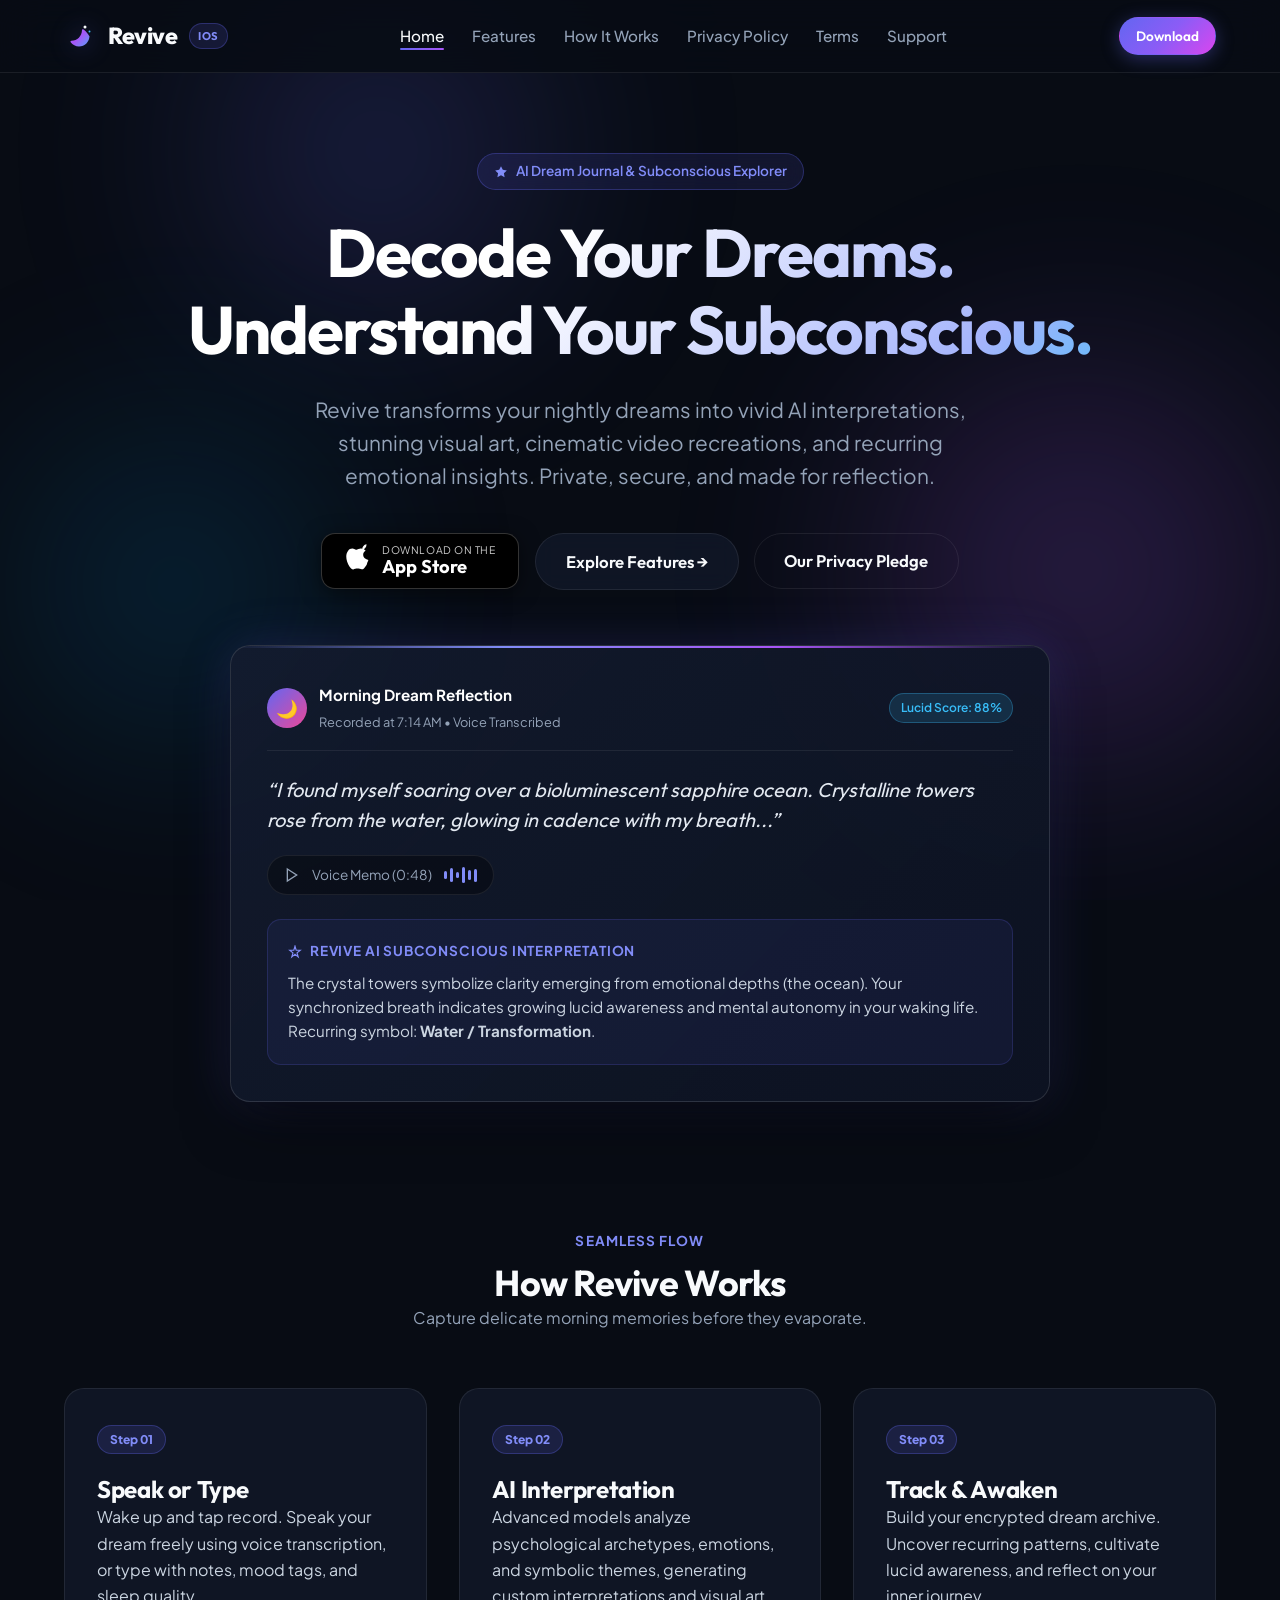
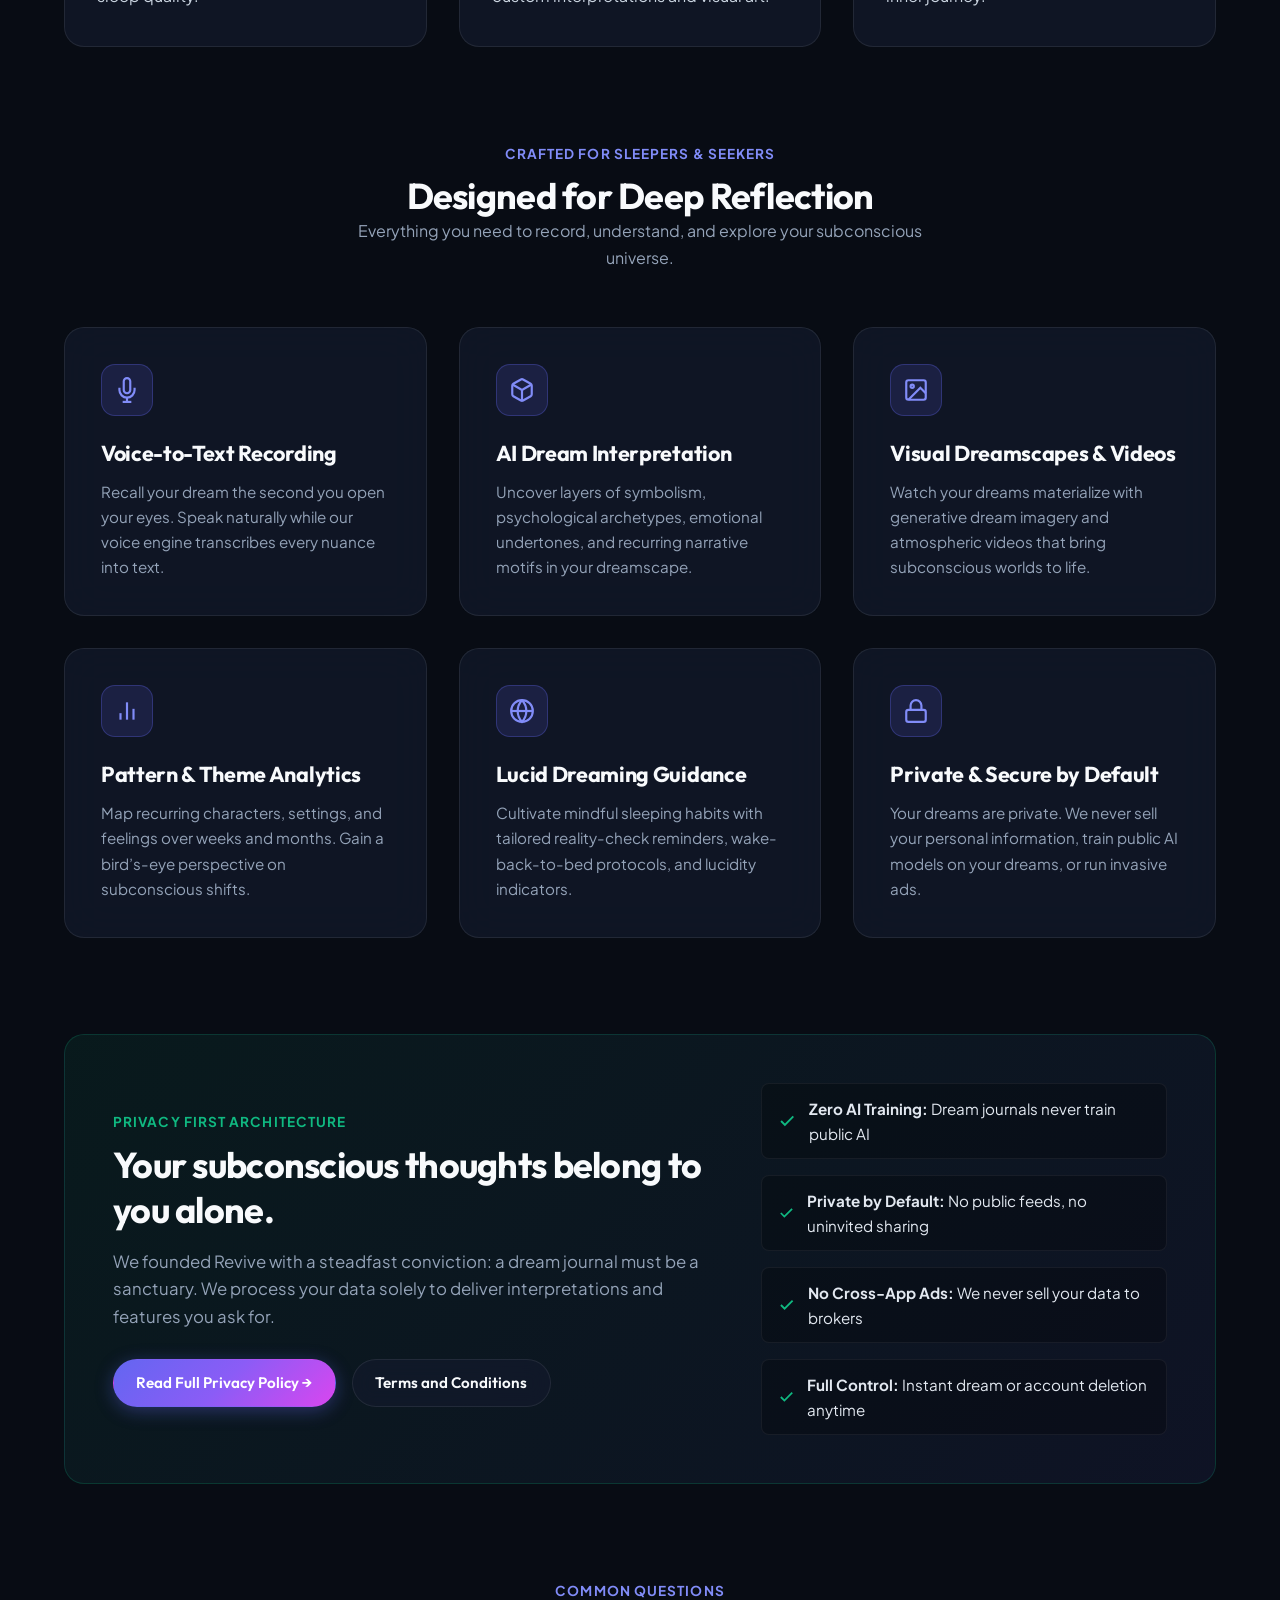
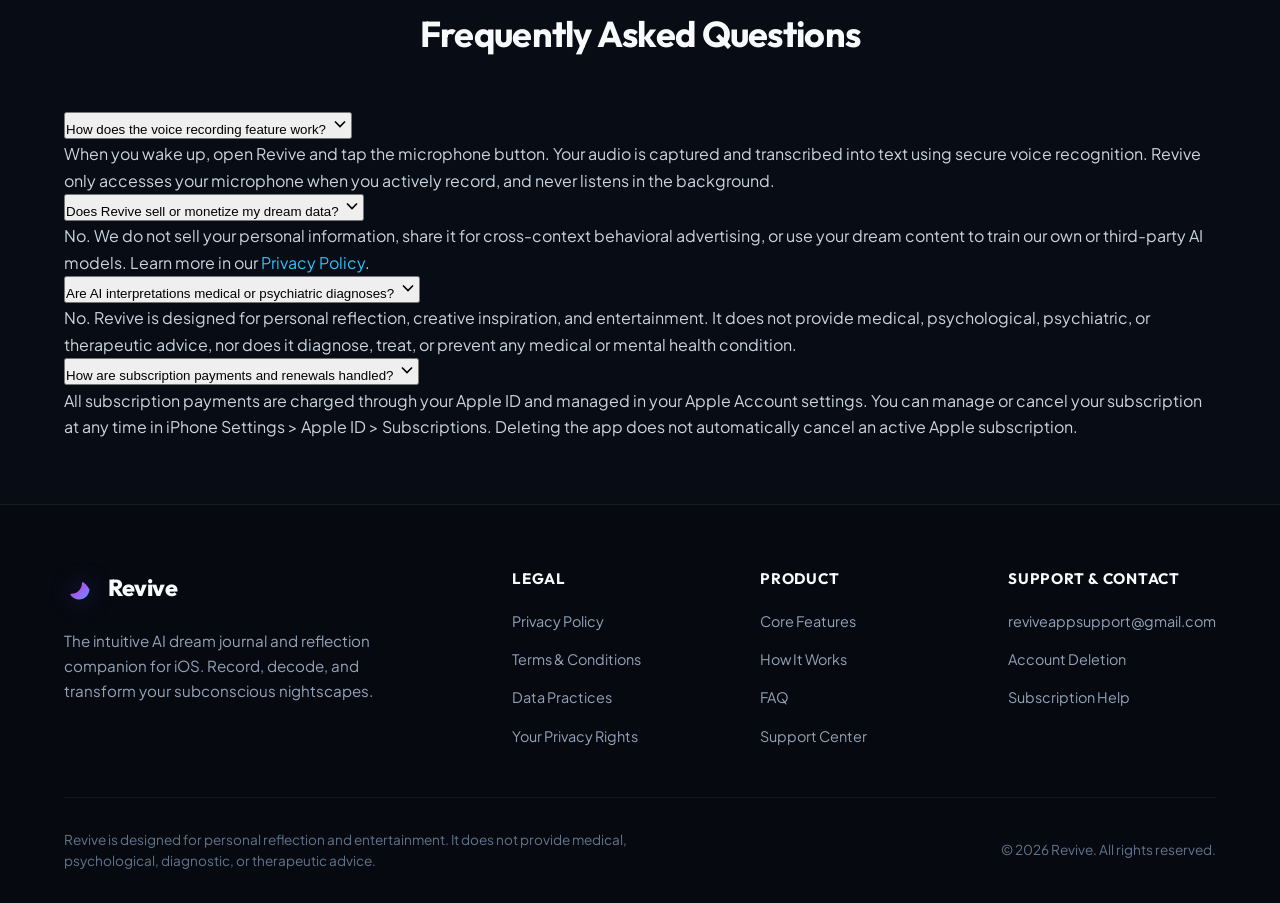
==== index.html @ 2bad9c80 "Add legal pages, landing page, and support center" ====
<!DOCTYPE html>
<html lang="en">
<head>
  <meta charset="UTF-8">
  <meta name="viewport" content="width=device-width, initial-scale=1.0">
  <title>Revive — AI Dream Journal &amp; Subconscious Insights for iOS</title>
  <meta name="description" content="Capture, transcribe, and decode your dreams with Revive. Powered by next-gen AI interpretations, visual dreamscapes, pattern tracking, and lucid dreaming tools.">
  <link rel="preconnect" href="https://fonts.googleapis.com">
  <link rel="preconnect" href="https://fonts.gstatic.com" crossorigin>
  <link href="https://fonts.googleapis.com/css2?family=Outfit:wght@400;500;600;700;800&family=Plus+Jakarta+Sans:wght@400;500;600;700&display=swap" rel="stylesheet">
  <link rel="stylesheet" href="./assets/css/style.css">
  <link rel="icon" href="data:image/svg+xml,<svg xmlns=%22http://www.w3.org/2000/svg%22 viewBox=%220 0 100 100%22><text y=%22.9em%22 font-size=%2290%22>🌙</text></svg>">
  <style>
    /* Homepage Specific Styles */
    .hero-section {
      padding: 5rem 0 4rem;
      text-align: center;
      position: relative;
    }
    .hero-badge {
      display: inline-flex;
      align-items: center;
      gap: 0.5rem;
      background: rgba(99, 102, 241, 0.12);
      border: 1px solid rgba(99, 102, 241, 0.3);
      color: var(--primary-light);
      padding: 0.4rem 1rem;
      border-radius: var(--radius-full);
      font-size: 0.85rem;
      font-weight: 600;
      margin-bottom: 1.5rem;
      backdrop-filter: blur(10px);
    }
    .hero-title {
      font-size: clamp(2.5rem, 5.5vw, 4.2rem);
      letter-spacing: -0.03em;
      line-height: 1.15;
      margin-bottom: 1.5rem;
      background: linear-gradient(135deg, #ffffff 40%, #a5b4fc 80%, #38bdf8 100%);
      -webkit-background-clip: text;
      -webkit-text-fill-color: transparent;
    }
    .hero-desc {
      font-size: clamp(1.05rem, 2vw, 1.3rem);
      color: var(--text-muted);
      max-width: 680px;
      margin: 0 auto 2.5rem;
      line-height: 1.6;
    }
    .hero-cta-group {
      display: flex;
      align-items: center;
      justify-content: center;
      gap: 1rem;
      flex-wrap: wrap;
      margin-bottom: 3.5rem;
    }
    .app-store-badge {
      display: inline-flex;
      align-items: center;
      gap: 0.75rem;
      background: #000000;
      color: #ffffff;
      padding: 0.65rem 1.4rem;
      border-radius: var(--radius-md);
      border: 1px solid rgba(255, 255, 255, 0.2);
      text-decoration: none;
      transition: all var(--transition-fast);
      box-shadow: 0 4px 20px rgba(0, 0, 0, 0.5);
    }
    .app-store-badge:hover {
      border-color: rgba(255, 255, 255, 0.5);
      transform: translateY(-2px);
      box-shadow: 0 6px 24px rgba(99, 102, 241, 0.4);
      color: #ffffff;
    }
    .badge-icon svg {
      width: 26px;
      height: 26px;
      fill: #ffffff;
    }
    .badge-text {
      display: flex;
      flex-direction: column;
      text-align: left;
      line-height: 1.15;
    }
    .badge-sub {
      font-size: 0.65rem;
      text-transform: uppercase;
      letter-spacing: 0.05em;
      opacity: 0.8;
    }
    .badge-main {
      font-family: var(--font-heading);
      font-size: 1.15rem;
      font-weight: 700;
    }

    /* Dynamic Mockup Card */
    .mockup-container {
      max-width: 820px;
      margin: 0 auto;
      perspective: 1000px;
    }
    .mockup-card {
      background: linear-gradient(135deg, rgba(20, 28, 48, 0.85) 0%, rgba(13, 19, 34, 0.95) 100%);
      border: 1px solid rgba(255, 255, 255, 0.12);
      border-radius: var(--radius-lg);
      padding: 2.25rem;
      box-shadow: 0 25px 60px -15px rgba(0, 0, 0, 0.7), 0 0 50px rgba(99, 102, 241, 0.2);
      text-align: left;
      position: relative;
      overflow: hidden;
    }
    .mockup-card::before {
      content: '';
      position: absolute;
      top: 0;
      left: 0;
      right: 0;
      height: 2px;
      background: linear-gradient(90deg, transparent, #818cf8, #a855f7, transparent);
    }
    .mockup-header {
      display: flex;
      align-items: center;
      justify-content: space-between;
      margin-bottom: 1.5rem;
      padding-bottom: 1rem;
      border-bottom: 1px solid rgba(255, 255, 255, 0.07);
    }
    .mockup-user-info {
      display: flex;
      align-items: center;
      gap: 0.75rem;
    }
    .mockup-avatar {
      width: 40px;
      height: 40px;
      border-radius: 50%;
      background: linear-gradient(135deg, #6366f1, #ec4899);
      display: flex;
      align-items: center;
      justify-content: center;
      font-size: 1.1rem;
    }
    .mockup-tag {
      font-size: 0.75rem;
      background: rgba(56, 189, 248, 0.15);
      color: var(--accent-cyan);
      padding: 0.25rem 0.65rem;
      border-radius: var(--radius-full);
      border: 1px solid rgba(56, 189, 248, 0.3);
      font-weight: 600;
    }
    .mockup-dream-quote {
      font-family: var(--font-heading);
      font-size: 1.25rem;
      font-style: italic;
      color: #e2e8f0;
      margin-bottom: 1.25rem;
      line-height: 1.5;
    }
    .mockup-audio-pill {
      display: inline-flex;
      align-items: center;
      gap: 0.75rem;
      background: rgba(0, 0, 0, 0.35);
      border: 1px solid rgba(255, 255, 255, 0.08);
      padding: 0.5rem 1rem;
      border-radius: var(--radius-full);
      margin-bottom: 1.5rem;
      font-size: 0.85rem;
      color: var(--text-muted);
    }
    .waveform-bars {
      display: flex;
      align-items: center;
      gap: 3px;
      height: 16px;
    }
    .bar {
      width: 3px;
      background: var(--primary-light);
      border-radius: 2px;
      animation: pulseWave 1.4s ease-in-out infinite alternate;
    }
    .bar:nth-child(1) { height: 8px; animation-delay: 0.1s; }
    .bar:nth-child(2) { height: 14px; animation-delay: 0.3s; }
    .bar:nth-child(3) { height: 6px; animation-delay: 0.2s; }
    .bar:nth-child(4) { height: 16px; animation-delay: 0.4s; }
    .bar:nth-child(5) { height: 10px; animation-delay: 0.15s; }
    .bar:nth-child(6) { height: 13px; animation-delay: 0.25s; }

    @keyframes pulseWave {
      0% { transform: scaleY(0.5); opacity: 0.6; }
      100% { transform: scaleY(1.2); opacity: 1; }
    }

    .mockup-ai-box {
      background: rgba(99, 102, 241, 0.08);
      border: 1px solid rgba(99, 102, 241, 0.2);
      border-radius: var(--radius-md);
      padding: 1.25rem;
    }
    .mockup-ai-title {
      font-size: 0.85rem;
      text-transform: uppercase;
      letter-spacing: 0.06em;
      color: var(--primary-light);
      font-weight: 700;
      margin-bottom: 0.5rem;
      display: flex;
      align-items: center;
      gap: 0.5rem;
    }
    .mockup-ai-text {
      font-size: 0.95rem;
      color: var(--text-secondary);
      line-height: 1.6;
      margin: 0;
    }

    /* Features Grid */
    .section-title-wrap {
      text-align: center;
      margin-bottom: 3.5rem;
    }
    .section-eyebrow {
      font-size: 0.85rem;
      text-transform: uppercase;
      letter-spacing: 0.08em;
      color: var(--primary-light);
      font-weight: 700;
      margin-bottom: 0.5rem;
    }
    .features-grid {
      display: grid;
      grid-template-columns: repeat(auto-fit, minmax(320px, 1fr));
      gap: 2rem;
      margin-bottom: 6rem;
    }
    .feature-card {
      background: var(--surface-glass);
      backdrop-filter: blur(20px);
      -webkit-backdrop-filter: blur(20px);
      border: 1px solid var(--surface-glass-border);
      border-radius: var(--radius-lg);
      padding: 2.25rem;
      transition: all var(--transition-smooth);
      position: relative;
    }
    .feature-card:hover {
      border-color: rgba(99, 102, 241, 0.35);
      transform: translateY(-4px);
      box-shadow: 0 15px 35px rgba(0, 0, 0, 0.4), 0 0 30px rgba(99, 102, 241, 0.15);
    }
    .feature-icon-wrap {
      width: 52px;
      height: 52px;
      border-radius: var(--radius-md);
      display: flex;
      align-items: center;
      justify-content: center;
      margin-bottom: 1.5rem;
      background: rgba(99, 102, 241, 0.15);
      border: 1px solid rgba(99, 102, 241, 0.3);
      color: var(--primary-light);
    }
    .feature-card h3 {
      font-size: 1.35rem;
      margin-bottom: 0.75rem;
    }
    .feature-card p {
      color: var(--text-muted);
      font-size: 0.95rem;
      line-height: 1.65;
    }

    /* Privacy Banner Highlight */
    .privacy-highlight-section {
      background: linear-gradient(135deg, rgba(16, 185, 129, 0.08) 0%, rgba(99, 102, 241, 0.08) 100%);
      border: 1px solid rgba(16, 185, 129, 0.2);
      border-radius: var(--radius-lg);
      padding: 3rem;
      margin-bottom: 6rem;
      display: grid;
      grid-template-columns: 1.5fr 1fr;
      gap: 2.5rem;
      align-items: center;
    }
    .privacy-badges-grid {
      display: flex;
      flex-direction: column;
      gap: 1rem;
    }
    .privacy-badge-item {
      display: flex;
      align-items: center;
      gap: 0.75rem;
      font-size: 0.95rem;
      color: #e2e8f0;
      background: rgba(0, 0, 0, 0.25);
      padding: 0.75rem 1rem;
      border-radius: var(--radius-sm);
      border: 1px solid rgba(255, 255, 255, 0.06);
    }

    /* How It Works Steps */
    .steps-grid {
      display: grid;
      grid-template-columns: repeat(3, 1fr);
      gap: 2rem;
      margin-bottom: 6rem;
    }
    .step-card {
      background: var(--surface-glass);
      border: 1px solid var(--surface-glass-border);
      border-radius: var(--radius-lg);
      padding: 2.25rem 2rem;
      position: relative;
    }
    .step-pill {
      font-size: 0.75rem;
      font-weight: 800;
      color: var(--primary-light);
      background: rgba(99, 102, 241, 0.15);
      border: 1px solid rgba(99, 102, 241, 0.3);
      padding: 0.25rem 0.75rem;
      border-radius: var(--radius-full);
      display: inline-block;
      margin-bottom: 1.25rem;
    }

    @media (max-width: 900px) {
      .privacy-highlight-section {
        grid-template-columns: 1fr;
      }
      .steps-grid {
        grid-template-columns: 1fr;
      }
    }
  </style>
</head>
<body>

  <!-- Ambient Glow Effects -->
  <div class="bg-ambient" aria-hidden="true">
    <div class="ambient-orb orb-1"></div>
    <div class="ambient-orb orb-2"></div>
    <div class="ambient-orb orb-3"></div>
  </div>

  <!-- Header -->
  <header class="site-header" id="top">
    <div class="container">
      <nav class="nav-wrapper" aria-label="Main Navigation">
        <a href="./" class="brand-logo" id="logoLink">
          <svg viewBox="0 0 32 32" fill="none" xmlns="http://www.w3.org/2000/svg">
            <defs>
              <linearGradient id="logoGrad" x1="2" y1="2" x2="30" y2="30" gradientUnits="userSpaceOnUse">
                <stop stop-color="#818cf8"/>
                <stop offset="0.5" stop-color="#a855f7"/>
                <stop offset="1" stop-color="#38bdf8"/>
              </linearGradient>
            </defs>
            <path d="M25.5 16C25.5 21.799 20.799 26.5 15 26.5C11.59 26.5 8.57 24.87 6.68 22.33C6.18 21.67 6.64 20.73 7.46 20.73C13.26 20.73 17.96 16.03 17.96 10.23C17.96 9.41 18.9 8.95 19.56 9.45C23.13 12.11 25.5 16.32 25.5 16Z" fill="url(#logoGrad)"/>
            <circle cx="21" cy="7" r="1.5" fill="#f8fafc"/>
            <circle cx="25.5" cy="11.5" r="1" fill="#38bdf8"/>
          </svg>
          <span>Revive</span>
          <span class="brand-badge">iOS</span>
        </a>

        <ul class="nav-links" id="primaryNav">
          <li><a href="./" class="nav-link active" aria-current="page">Home</a></li>
          <li><a href="#features" class="nav-link">Features</a></li>
          <li><a href="#how-it-works" class="nav-link">How It Works</a></li>
          <li><a href="./privacy-policy/" class="nav-link">Privacy Policy</a></li>
          <li><a href="./terms-and-conditions/" class="nav-link">Terms</a></li>
          <li><a href="./support/" class="nav-link">Support</a></li>
        </ul>

        <div class="nav-actions">
          <a href="#download" class="btn btn-sm btn-primary" id="headerCtaBtn">Download</a>
          <button class="mobile-menu-btn" aria-label="Toggle navigation menu" id="mobileMenuToggle">
            <svg width="24" height="24" viewBox="0 0 24 24" fill="none" stroke="currentColor" stroke-width="2">
              <line x1="3" y1="12" x2="21" y2="12"></line>
              <line x1="3" y1="6" x2="21" y2="6"></line>
              <line x1="3" y1="18" x2="21" y2="18"></line>
            </svg>
          </button>
        </div>
      </nav>
    </div>
  </header>

  <!-- Hero Section -->
  <section class="hero-section">
    <div class="container">
      <div class="hero-badge">
        <svg width="14" height="14" viewBox="0 0 24 24" fill="currentColor">
          <path d="M12 2l3.09 6.26L22 9.27l-5 4.87 1.18 6.88L12 17.77l-6.18 3.25L7 14.14 2 9.27l6.91-1.01L12 2z"/>
        </svg>
        AI Dream Journal &amp; Subconscious Explorer
      </div>

      <h1 class="hero-title">Decode Your Dreams.<br>Understand Your Subconscious.</h1>
      
      <p class="hero-desc">
        Revive transforms your nightly dreams into vivid AI interpretations, stunning visual art, cinematic video recreations, and recurring emotional insights. Private, secure, and made for reflection.
      </p>

      <div class="hero-cta-group" id="download">
        <a href="https://apps.apple.com" target="_blank" rel="noopener noreferrer" class="app-store-badge" id="heroAppStoreBtn">
          <span class="badge-icon">
            <svg viewBox="0 0 170 170">
              <path d="M150.37 130.25c-2.45 5.66-5.35 10.87-8.71 15.66-4.58 6.53-8.33 11.05-11.22 13.56-4.48 4.12-9.28 6.23-14.42 6.35-3.69 0-8.14-1.05-13.32-3.18-5.19-2.12-9.97-3.17-14.34-3.17-4.58 0-9.49 1.05-14.75 3.17-5.26 2.13-9.5 3.24-12.74 3.35-4.35.13-9.16-1.9-14.42-6.08-3.69-3.04-7.66-7.85-11.9-14.42-6-9.15-10.79-19.46-14.34-30.93-3.55-11.47-5.32-22.38-5.32-32.75 0-14.46 3.73-26.68 11.2-36.67 7.46-9.98 16.92-15.08 28.36-15.3 4.8 0 10.15 1.25 16.06 3.75 5.91 2.5 9.77 3.86 11.59 4.09 1.63-.23 5.76-1.65 12.39-4.25 6.63-2.61 12.21-3.72 16.73-3.34 12.4.65 22.42 5.37 30.06 14.16-10.79 6.54-16.08 15.48-15.86 26.83.22 8.93 3.65 16.48 10.3 22.65 6.64 6.17 14.54 9.69 23.7 10.56-2.17 6.54-4.89 13.23-8.14 20.08zM119.22 33.15c0-7.39 2.66-14.14 7.97-20.25 5.31-6.11 11.83-9.87 19.55-11.29.22 1.09.33 2.07.33 2.94 0 7.39-2.77 14.36-8.31 20.91-5.54 6.54-12.06 10.12-19.54 10.73-.22-.98-.33-2.01-.33-3.04z"/>
            </svg>
          </span>
          <span class="badge-text">
            <span class="badge-sub">Download on the</span>
            <span class="badge-main">App Store</span>
          </span>
        </a>
        <a href="#features" class="btn btn-secondary btn-lg" id="exploreFeaturesBtn">Explore Features &rarr;</a>
        <a href="./privacy-policy/" class="btn btn-outline btn-lg" id="viewPrivacyBtn">Our Privacy Pledge</a>
      </div>

      <!-- Dream Showcase Mockup -->
      <div class="mockup-container">
        <div class="mockup-card">
          <div class="mockup-header">
            <div class="mockup-user-info">
              <div class="mockup-avatar">🌙</div>
              <div>
                <strong style="color: #ffffff; display: block; font-size: 0.95rem;">Morning Dream Reflection</strong>
                <span style="font-size: 0.8rem; color: var(--text-muted);">Recorded at 7:14 AM &bull; Voice Transcribed</span>
              </div>
            </div>
            <span class="mockup-tag">Lucid Score: 88%</span>
          </div>

          <div class="mockup-dream-quote">
            “I found myself soaring over a bioluminescent sapphire ocean. Crystalline towers rose from the water, glowing in cadence with my breath...”
          </div>

          <div class="mockup-audio-pill">
            <svg width="16" height="16" viewBox="0 0 24 24" fill="none" stroke="currentColor" stroke-width="2">
              <polygon points="5 3 19 12 5 21 5 3"></polygon>
            </svg>
            <span>Voice Memo (0:48)</span>
            <div class="waveform-bars">
              <div class="bar"></div>
              <div class="bar"></div>
              <div class="bar"></div>
              <div class="bar"></div>
              <div class="bar"></div>
              <div class="bar"></div>
            </div>
          </div>

          <div class="mockup-ai-box">
            <div class="mockup-ai-title">
              <svg width="14" height="14" viewBox="0 0 24 24" fill="none" stroke="currentColor" stroke-width="2">
                <path d="M12 2l2 7h7l-5.5 4.5 2 7L12 16l-5.5 4.5 2-7L3 9h7z"/>
              </svg>
              Revive AI Subconscious Interpretation
            </div>
            <p class="mockup-ai-text">
              The crystal towers symbolize clarity emerging from emotional depths (the ocean). Your synchronized breath indicates growing lucid awareness and mental autonomy in your waking life. Recurring symbol: <strong>Water / Transformation</strong>.
            </p>
          </div>
        </div>
      </div>
    </div>
  </section>

  <!-- How It Works Section -->
  <section class="container" id="how-it-works" style="padding-top: 4rem;">
    <div class="section-title-wrap">
      <div class="section-eyebrow">Seamless Flow</div>
      <h2>How Revive Works</h2>
      <p style="color: var(--text-muted); max-width: 580px; margin: 0 auto;">Capture delicate morning memories before they evaporate.</p>
    </div>

    <div class="steps-grid">
      <div class="step-card">
        <span class="step-pill">Step 01</span>
        <h3>Speak or Type</h3>
        <p>Wake up and tap record. Speak your dream freely using voice transcription, or type with notes, mood tags, and sleep quality.</p>
      </div>

      <div class="step-card">
        <span class="step-pill">Step 02</span>
        <h3>AI Interpretation</h3>
        <p>Advanced models analyze psychological archetypes, emotions, and symbolic themes, generating custom interpretations and visual art.</p>
      </div>

      <div class="step-card">
        <span class="step-pill">Step 03</span>
        <h3>Track &amp; Awaken</h3>
        <p>Build your encrypted dream archive. Uncover recurring patterns, cultivate lucid awareness, and reflect on your inner journey.</p>
      </div>
    </div>
  </section>

  <!-- Features Section -->
  <section class="container" id="features">
    <div class="section-title-wrap">
      <div class="section-eyebrow">Crafted for Sleepers &amp; Seekers</div>
      <h2>Designed for Deep Reflection</h2>
      <p style="color: var(--text-muted); max-width: 600px; margin: 0 auto;">Everything you need to record, understand, and explore your subconscious universe.</p>
    </div>

    <div class="features-grid">
      <!-- Feature 1 -->
      <div class="feature-card">
        <div class="feature-icon-wrap">
          <svg width="26" height="26" viewBox="0 0 24 24" fill="none" stroke="currentColor" stroke-width="2">
            <path d="M12 1a3 3 0 0 0-3 3v8a3 3 0 0 0 6 0V4a3 3 0 0 0-3-3z"></path>
            <path d="M19 10v2a7 7 0 0 1-14 0v-2"></path>
            <line x1="12" y1="19" x2="12" y2="23"></line>
            <line x1="8" y1="23" x2="16" y2="23"></line>
          </svg>
        </div>
        <h3>Voice-to-Text Recording</h3>
        <p>Recall your dream the second you open your eyes. Speak naturally while our voice engine transcribes every nuance into text.</p>
      </div>

      <!-- Feature 2 -->
      <div class="feature-card">
        <div class="feature-icon-wrap">
          <svg width="26" height="26" viewBox="0 0 24 24" fill="none" stroke="currentColor" stroke-width="2">
            <path d="M21 16V8a2 2 0 0 0-1-1.73l-7-4a2 2 0 0 0-2 0l-7 4A2 2 0 0 0 3 8v8a2 2 0 0 0 1 1.73l7 4a2 2 0 0 0 2 0l7-4A2 2 0 0 0 21 16z"></path>
            <polyline points="3.27 6.96 12 12.01 20.73 6.96"></polyline>
            <line x1="12" y1="22.08" x2="12" y2="12"></line>
          </svg>
        </div>
        <h3>AI Dream Interpretation</h3>
        <p>Uncover layers of symbolism, psychological archetypes, emotional undertones, and recurring narrative motifs in your dreamscape.</p>
      </div>

      <!-- Feature 3 -->
      <div class="feature-card">
        <div class="feature-icon-wrap">
          <svg width="26" height="26" viewBox="0 0 24 24" fill="none" stroke="currentColor" stroke-width="2">
            <rect x="3" y="3" width="18" height="18" rx="2" ry="2"></rect>
            <circle cx="8.5" cy="8.5" r="1.5"></circle>
            <polyline points="21 15 16 10 5 21"></polyline>
          </svg>
        </div>
        <h3>Visual Dreamscapes &amp; Videos</h3>
        <p>Watch your dreams materialize with generative dream imagery and atmospheric videos that bring subconscious worlds to life.</p>
      </div>

      <!-- Feature 4 -->
      <div class="feature-card">
        <div class="feature-icon-wrap">
          <svg width="26" height="26" viewBox="0 0 24 24" fill="none" stroke="currentColor" stroke-width="2">
            <line x1="18" y1="20" x2="18" y2="10"></line>
            <line x1="12" y1="20" x2="12" y2="4"></line>
            <line x1="6" y1="20" x2="6" y2="14"></line>
          </svg>
        </div>
        <h3>Pattern &amp; Theme Analytics</h3>
        <p>Map recurring characters, settings, and feelings over weeks and months. Gain a bird’s-eye perspective on subconscious shifts.</p>
      </div>

      <!-- Feature 5 -->
      <div class="feature-card">
        <div class="feature-icon-wrap">
          <svg width="26" height="26" viewBox="0 0 24 24" fill="none" stroke="currentColor" stroke-width="2">
            <circle cx="12" cy="12" r="10"></circle>
            <path d="M12 2a14.5 14.5 0 0 0 0 20 14.5 14.5 0 0 0 0-20"></path>
            <path d="M2 12h20"></path>
          </svg>
        </div>
        <h3>Lucid Dreaming Guidance</h3>
        <p>Cultivate mindful sleeping habits with tailored reality-check reminders, wake-back-to-bed protocols, and lucidity indicators.</p>
      </div>

      <!-- Feature 6 -->
      <div class="feature-card">
        <div class="feature-icon-wrap">
          <svg width="26" height="26" viewBox="0 0 24 24" fill="none" stroke="currentColor" stroke-width="2">
            <rect x="3" y="11" width="18" height="11" rx="2" ry="2"></rect>
            <path d="M7 11V7a5 5 0 0 1 10 0v4"></path>
          </svg>
        </div>
        <h3>Private &amp; Secure by Default</h3>
        <p>Your dreams are private. We never sell your personal information, train public AI models on your dreams, or run invasive ads.</p>
      </div>
    </div>
  </section>

  <!-- Privacy & Trust Highlight Section -->
  <section class="container">
    <div class="privacy-highlight-section">
      <div>
        <div class="section-eyebrow" style="color: var(--accent-emerald);">Privacy First Architecture</div>
        <h2 style="margin-bottom: 1rem;">Your subconscious thoughts belong to you alone.</h2>
        <p style="color: var(--text-muted); font-size: 1.05rem; margin-bottom: 1.75rem;">
          We founded Revive with a steadfast conviction: a dream journal must be a sanctuary. We process your data solely to deliver interpretations and features you ask for.
        </p>
        <div style="display: flex; gap: 1rem; flex-wrap: wrap;">
          <a href="./privacy-policy/" class="btn btn-primary" id="readPrivacyPolicyBtn">Read Full Privacy Policy &rarr;</a>
          <a href="./terms-and-conditions/" class="btn btn-secondary" id="readTermsBtn">Terms and Conditions</a>
        </div>
      </div>

      <div class="privacy-badges-grid">
        <div class="privacy-badge-item">
          <svg width="20" height="20" viewBox="0 0 24 24" fill="none" stroke="#10b981" stroke-width="2.5">
            <polyline points="20 6 9 17 4 12"></polyline>
          </svg>
          <span><strong>Zero AI Training:</strong> Dream journals never train public AI</span>
        </div>
        <div class="privacy-badge-item">
          <svg width="20" height="20" viewBox="0 0 24 24" fill="none" stroke="#10b981" stroke-width="2.5">
            <polyline points="20 6 9 17 4 12"></polyline>
          </svg>
          <span><strong>Private by Default:</strong> No public feeds, no uninvited sharing</span>
        </div>
        <div class="privacy-badge-item">
          <svg width="20" height="20" viewBox="0 0 24 24" fill="none" stroke="#10b981" stroke-width="2.5">
            <polyline points="20 6 9 17 4 12"></polyline>
          </svg>
          <span><strong>No Cross-App Ads:</strong> We never sell your data to brokers</span>
        </div>
        <div class="privacy-badge-item">
          <svg width="20" height="20" viewBox="0 0 24 24" fill="none" stroke="#10b981" stroke-width="2.5">
            <polyline points="20 6 9 17 4 12"></polyline>
          </svg>
          <span><strong>Full Control:</strong> Instant dream or account deletion anytime</span>
        </div>
      </div>
    </div>
  </section>

  <!-- Homepage FAQ -->
  <section class="container" id="faq" style="padding-bottom: 4rem;">
    <div class="section-title-wrap">
      <div class="section-eyebrow">Common Questions</div>
      <h2>Frequently Asked Questions</h2>
    </div>

    <div class="faq-list">
      <div class="faq-item">
        <button class="faq-question" id="home-faq-1">
          <span>How does the voice recording feature work?</span>
          <svg class="faq-icon" width="20" height="20" viewBox="0 0 24 24" fill="none" stroke="currentColor" stroke-width="2">
            <polyline points="6 9 12 15 18 9"></polyline>
          </svg>
        </button>
        <div class="faq-answer">
          <p>When you wake up, open Revive and tap the microphone button. Your audio is captured and transcribed into text using secure voice recognition. Revive only accesses your microphone when you actively record, and never listens in the background.</p>
        </div>
      </div>

      <div class="faq-item">
        <button class="faq-question" id="home-faq-2">
          <span>Does Revive sell or monetize my dream data?</span>
          <svg class="faq-icon" width="20" height="20" viewBox="0 0 24 24" fill="none" stroke="currentColor" stroke-width="2">
            <polyline points="6 9 12 15 18 9"></polyline>
          </svg>
        </button>
        <div class="faq-answer">
          <p>No. We do not sell your personal information, share it for cross-context behavioral advertising, or use your dream content to train our own or third-party AI models. Learn more in our <a href="./privacy-policy/">Privacy Policy</a>.</p>
        </div>
      </div>

      <div class="faq-item">
        <button class="faq-question" id="home-faq-3">
          <span>Are AI interpretations medical or psychiatric diagnoses?</span>
          <svg class="faq-icon" width="20" height="20" viewBox="0 0 24 24" fill="none" stroke="currentColor" stroke-width="2">
            <polyline points="6 9 12 15 18 9"></polyline>
          </svg>
        </button>
        <div class="faq-answer">
          <p>No. Revive is designed for personal reflection, creative inspiration, and entertainment. It does not provide medical, psychological, psychiatric, or therapeutic advice, nor does it diagnose, treat, or prevent any medical or mental health condition.</p>
        </div>
      </div>

      <div class="faq-item">
        <button class="faq-question" id="home-faq-4">
          <span>How are subscription payments and renewals handled?</span>
          <svg class="faq-icon" width="20" height="20" viewBox="0 0 24 24" fill="none" stroke="currentColor" stroke-width="2">
            <polyline points="6 9 12 15 18 9"></polyline>
          </svg>
        </button>
        <div class="faq-answer">
          <p>All subscription payments are charged through your Apple ID and managed in your Apple Account settings. You can manage or cancel your subscription at any time in iPhone Settings &gt; Apple ID &gt; Subscriptions. Deleting the app does not automatically cancel an active Apple subscription.</p>
        </div>
      </div>
    </div>
  </section>

  <!-- Footer -->
  <footer class="site-footer">
    <div class="container">
      <div class="footer-top">
        <div class="footer-brand">
          <a href="./" class="brand-logo">
            <svg width="28" height="28" viewBox="0 0 32 32" fill="none">
              <path d="M25.5 16C25.5 21.799 20.799 26.5 15 26.5C11.59 26.5 8.57 24.87 6.68 22.33C6.18 21.67 6.64 20.73 7.46 20.73C13.26 20.73 17.96 16.03 17.96 10.23C17.96 9.41 18.9 8.95 19.56 9.45C23.13 12.11 25.5 16.32 25.5 16Z" fill="url(#logoGrad)"/>
            </svg>
            <span>Revive</span>
          </a>
          <p>The intuitive AI dream journal and reflection companion for iOS. Record, decode, and transform your subconscious nightscapes.</p>
        </div>

        <div>
          <h4 class="footer-heading">Legal</h4>
          <ul class="footer-links">
            <li><a href="./privacy-policy/">Privacy Policy</a></li>
            <li><a href="./terms-and-conditions/">Terms &amp; Conditions</a></li>
            <li><a href="./privacy-policy/#section-4">Data Practices</a></li>
            <li><a href="./privacy-policy/#section-8">Your Privacy Rights</a></li>
          </ul>
        </div>

        <div>
          <h4 class="footer-heading">Product</h4>
          <ul class="footer-links">
            <li><a href="#features">Core Features</a></li>
            <li><a href="#how-it-works">How It Works</a></li>
            <li><a href="#faq">FAQ</a></li>
            <li><a href="./support/">Support Center</a></li>
          </ul>
        </div>

        <div>
          <h4 class="footer-heading">Support &amp; Contact</h4>
          <ul class="footer-links">
            <li><a href="mailto:reviveappsupport@gmail.com">reviveappsupport@gmail.com</a></li>
            <li><a href="./support/#account-deletion">Account Deletion</a></li>
            <li><a href="./support/#subscriptions">Subscription Help</a></li>
          </ul>
        </div>
      </div>

      <div class="footer-bottom">
        <div class="footer-disclaimer">
          Revive is designed for personal reflection and entertainment. It does not provide medical, psychological, diagnostic, or therapeutic advice.
        </div>
        <div>
          &copy; 2026 Revive. All rights reserved.
        </div>
      </div>
    </div>
  </footer>

  <!-- Back to Top Button -->
  <button class="back-to-top" aria-label="Back to top" id="backToTopBtn">
    <svg width="20" height="20" viewBox="0 0 24 24" fill="none" stroke="currentColor" stroke-width="2.5">
      <path d="M18 15l-6-6-6 6"/>
    </svg>
  </button>

  <script src="./assets/js/main.js"></script>
</body>
</html>
---- assets/css/style.css ----
/* ==========================================================================
   Revive - Design System & Global Styles
   ========================================================================== */

:root {
  --bg-primary: #080c14;
  --bg-secondary: #0f172a;
  --bg-tertiary: #141e33;
  --surface-glass: rgba(18, 26, 44, 0.72);
  --surface-glass-border: rgba(255, 255, 255, 0.08);
  --surface-hover: rgba(255, 255, 255, 0.04);
  --surface-card: #111a2e;
  
  --primary: #6366f1;
  --primary-light: #818cf8;
  --primary-glow: rgba(99, 102, 241, 0.35);
  
  --accent-purple: #a855f7;
  --accent-cyan: #38bdf8;
  --accent-rose: #f43f5e;
  --accent-emerald: #10b981;
  
  --text-primary: #f8fafc;
  --text-secondary: #cbd5e1;
  --text-muted: #94a3b8;
  --text-dim: #64748b;
  
  --font-main: 'Plus Jakarta Sans', -apple-system, BlinkMacSystemFont, "Segoe UI", Roboto, sans-serif;
  --font-heading: 'Outfit', -apple-system, BlinkMacSystemFont, "Segoe UI", Roboto, sans-serif;
  
  --radius-sm: 8px;
  --radius-md: 14px;
  --radius-lg: 20px;
  --radius-full: 9999px;
  
  --shadow-sm: 0 2px 8px rgba(0, 0, 0, 0.25);
  --shadow-md: 0 8px 24px rgba(0, 0, 0, 0.35);
  --shadow-lg: 0 16px 40px rgba(0, 0, 0, 0.45);
  --shadow-glow: 0 0 35px var(--primary-glow);
  
  --transition-fast: 0.2s cubic-bezier(0.16, 1, 0.3, 1);
  --transition-smooth: 0.35s cubic-bezier(0.16, 1, 0.3, 1);
}

/* Reset & Base */
*, *::before, *::after {
  box-sizing: border-box;
  margin: 0;
  padding: 0;
}

html {
  font-size: 16px;
  scroll-behavior: smooth;
  scroll-padding-top: 90px;
  -webkit-font-smoothing: antialiased;
  -moz-osx-font-smoothing: grayscale;
}

body {
  font-family: var(--font-main);
  background-color: var(--bg-primary);
  color: var(--text-secondary);
  line-height: 1.65;
  overflow-x: hidden;
  min-height: 100vh;
  display: flex;
  flex-direction: column;
}

/* Background Atmosphere Glows */
.bg-ambient {
  position: fixed;
  inset: 0;
  pointer-events: none;
  z-index: 0;
  overflow: hidden;
}

.ambient-orb {
  position: absolute;
  border-radius: 50%;
  filter: blur(100px);
  opacity: 0.28;
  transition: transform 10s ease-in-out;
}

.orb-1 {
  width: 500px;
  height: 500px;
  top: -100px;
  left: 10%;
  background: radial-gradient(circle, #6366f1 0%, rgba(99, 102, 241, 0) 70%);
}

.orb-2 {
  width: 600px;
  height: 600px;
  top: 30%;
  right: -100px;
  background: radial-gradient(circle, #a855f7 0%, rgba(168, 85, 247, 0) 70%);
}

.orb-3 {
  width: 450px;
  height: 450px;
  bottom: 10%;
  left: -50px;
  background: radial-gradient(circle, #0284c7 0%, rgba(2, 132, 199, 0) 70%);
}

/* Typography */
h1, h2, h3, h4, h5, h6 {
  font-family: var(--font-heading);
  color: var(--text-primary);
  font-weight: 700;
  line-height: 1.25;
}

h1 { font-size: clamp(2rem, 4.5vw, 3.25rem); letter-spacing: -0.025em; }
h2 { font-size: clamp(1.6rem, 3.2vw, 2.25rem); letter-spacing: -0.02em; }
h3 { font-size: clamp(1.25rem, 2.2vw, 1.5rem); letter-spacing: -0.015em; }
h4 { font-size: 1.15rem; }

p {
  margin-bottom: 1rem;
}

p:last-child {
  margin-bottom: 0;
}

a {
  color: var(--accent-cyan);
  text-decoration: none;
  transition: color var(--transition-fast);
}

a:hover {
  color: var(--primary-light);
}

/* Layout Utilities */
.container {
  width: 100%;
  max-width: 1200px;
  margin: 0 auto;
  padding: 0 1.5rem;
  position: relative;
  z-index: 1;
}

.container-narrow {
  max-width: 900px;
}

.container-legal {
  max-width: 1240px;
}

/* Header & Nav */
.site-header {
  position: sticky;
  top: 0;
  left: 0;
  right: 0;
  z-index: 100;
  background: rgba(8, 12, 20, 0.85);
  backdrop-filter: blur(20px);
  -webkit-backdrop-filter: blur(20px);
  border-bottom: 1px solid var(--surface-glass-border);
  transition: all var(--transition-fast);
}

.site-header.scrolled {
  background: rgba(8, 12, 20, 0.95);
  box-shadow: var(--shadow-sm);
}

.nav-wrapper {
  display: flex;
  align-items: center;
  justify-content: space-between;
  height: 72px;
}

.brand-logo {
  display: inline-flex;
  align-items: center;
  gap: 0.75rem;
  font-family: var(--font-heading);
  font-size: 1.45rem;
  font-weight: 800;
  letter-spacing: -0.02em;
  color: var(--text-primary);
  text-decoration: none;
}

.brand-logo svg {
  width: 32px;
  height: 32px;
  filter: drop-shadow(0 0 12px var(--primary-glow));
}

.brand-badge {
  font-size: 0.7rem;
  text-transform: uppercase;
  font-weight: 700;
  padding: 0.15rem 0.5rem;
  background: rgba(99, 102, 241, 0.15);
  border: 1px solid rgba(99, 102, 241, 0.3);
  color: var(--primary-light);
  border-radius: var(--radius-full);
  letter-spacing: 0.05em;
}

.nav-links {
  display: flex;
  align-items: center;
  list-style: none;
  gap: 1.75rem;
}

.nav-link {
  font-size: 0.95rem;
  font-weight: 500;
  color: var(--text-muted);
  transition: color var(--transition-fast);
  position: relative;
  padding: 0.35rem 0;
}

.nav-link:hover,
.nav-link.active {
  color: var(--text-primary);
}

.nav-link.active::after {
  content: '';
  position: absolute;
  bottom: 0;
  left: 0;
  right: 0;
  height: 2px;
  background: linear-gradient(90deg, var(--primary), var(--accent-purple));
  border-radius: 2px;
}

.nav-actions {
  display: flex;
  align-items: center;
  gap: 1rem;
}

.mobile-menu-btn {
  display: none;
  background: none;
  border: none;
  color: var(--text-primary);
  cursor: pointer;
  padding: 0.5rem;
  border-radius: var(--radius-sm);
}

/* Buttons */
.btn {
  display: inline-flex;
  align-items: center;
  justify-content: center;
  gap: 0.6rem;
  font-family: var(--font-heading);
  font-weight: 600;
  font-size: 0.95rem;
  padding: 0.65rem 1.4rem;
  border-radius: var(--radius-full);
  transition: all var(--transition-fast);
  cursor: pointer;
  text-decoration: none;
  border: 1px solid transparent;
  white-space: nowrap;
}

.btn-primary {
  background: linear-gradient(135deg, #6366f1 0%, #8b5cf6 50%, #d946ef 100%);
  color: #ffffff;
  box-shadow: 0 4px 18px var(--primary-glow);
}

.btn-primary:hover {
  transform: translateY(-2px);
  box-shadow: 0 6px 24px rgba(139, 92, 246, 0.5);
  color: #ffffff;
}

.btn-secondary {
  background: var(--surface-glass);
  color: var(--text-primary);
  border-color: var(--surface-glass-border);
  backdrop-filter: blur(10px);
}

.btn-secondary:hover {
  background: rgba(255, 255, 255, 0.08);
  border-color: rgba(255, 255, 255, 0.2);
  color: #ffffff;
  transform: translateY(-2px);
}

.btn-sm {
  font-size: 0.85rem;
  padding: 0.45rem 1rem;
}

.btn-lg {
  font-size: 1.05rem;
  padding: 0.85rem 1.85rem;
}

.btn-outline {
  background: transparent;
  color: var(--text-primary);
  border: 1px solid var(--surface-glass-border);
}

.btn-outline:hover {
  border-color: var(--primary-light);
  background: rgba(99, 102, 241, 0.1);
  color: var(--primary-light);
}

/* Breadcrumb */
.breadcrumb-nav {
  padding: 1.25rem 0 0.5rem;
  display: flex;
  align-items: center;
  gap: 0.5rem;
  font-size: 0.875rem;
  color: var(--text-dim);
}

.breadcrumb-nav a {
  color: var(--text-muted);
}

.breadcrumb-nav a:hover {
  color: var(--text-primary);
}

.breadcrumb-separator {
  color: var(--text-dim);
}

.breadcrumb-current {
  color: var(--primary-light);
  font-weight: 500;
}

/* Legal Documents Layout (TOC + Content) */
.legal-layout {
  display: grid;
  grid-template-columns: 290px 1fr;
  gap: 3rem;
  align-items: start;
  padding: 2rem 0 5rem;
}

/* Sidebar TOC */
.legal-sidebar {
  position: sticky;
  top: 96px;
  background: var(--surface-glass);
  backdrop-filter: blur(20px);
  -webkit-backdrop-filter: blur(20px);
  border: 1px solid var(--surface-glass-border);
  border-radius: var(--radius-md);
  padding: 1.5rem;
  max-height: calc(100vh - 120px);
  overflow-y: auto;
}

.legal-sidebar-title {
  font-size: 0.85rem;
  text-transform: uppercase;
  letter-spacing: 0.08em;
  color: var(--text-dim);
  margin-bottom: 1rem;
  font-weight: 700;
  display: flex;
  align-items: center;
  justify-content: space-between;
}

.toc-list {
  list-style: none;
  display: flex;
  flex-direction: column;
  gap: 0.35rem;
}

.toc-link {
  display: block;
  font-size: 0.875rem;
  color: var(--text-muted);
  padding: 0.45rem 0.75rem;
  border-radius: var(--radius-sm);
  transition: all var(--transition-fast);
  line-height: 1.35;
  border-left: 2px solid transparent;
}

.toc-link:hover {
  color: var(--text-primary);
  background: var(--surface-hover);
}

.toc-link.active {
  color: var(--primary-light);
  background: rgba(99, 102, 241, 0.12);
  border-left-color: var(--primary);
  font-weight: 600;
}

.sidebar-actions {
  margin-top: 1.5rem;
  padding-top: 1.25rem;
  border-top: 1px solid var(--surface-glass-border);
  display: flex;
  flex-direction: column;
  gap: 0.75rem;
}

/* Legal Document Main Content */
.legal-content {
  background: var(--surface-glass);
  backdrop-filter: blur(20px);
  -webkit-backdrop-filter: blur(20px);
  border: 1px solid var(--surface-glass-border);
  border-radius: var(--radius-lg);
  padding: 3rem;
  box-shadow: var(--shadow-md);
}

.legal-header {
  margin-bottom: 2.5rem;
  padding-bottom: 2rem;
  border-bottom: 1px solid var(--surface-glass-border);
}

.legal-title {
  font-size: 2.5rem;
  margin-bottom: 1rem;
  background: linear-gradient(135deg, #ffffff 30%, #cbd5e1 100%);
  -webkit-background-clip: text;
  -webkit-text-fill-color: transparent;
}

.legal-meta-bar {
  display: flex;
  flex-wrap: wrap;
  align-items: center;
  gap: 1.25rem;
  font-size: 0.875rem;
  color: var(--text-muted);
}

.meta-item {
  display: inline-flex;
  align-items: center;
  gap: 0.4rem;
}

.meta-badge {
  background: rgba(99, 102, 241, 0.15);
  color: var(--primary-light);
  padding: 0.25rem 0.65rem;
  border-radius: var(--radius-full);
  font-weight: 500;
  border: 1px solid rgba(99, 102, 241, 0.25);
}

/* Document Search / Filter Bar */
.doc-search-wrapper {
  margin-top: 1.5rem;
  position: relative;
}

.doc-search-input {
  width: 100%;
  padding: 0.75rem 1rem 0.75rem 2.75rem;
  background: rgba(10, 15, 26, 0.6);
  border: 1px solid var(--surface-glass-border);
  border-radius: var(--radius-md);
  color: var(--text-primary);
  font-size: 0.95rem;
  transition: all var(--transition-fast);
}

.doc-search-input:focus {
  outline: none;
  border-color: var(--primary);
  box-shadow: 0 0 0 3px var(--primary-glow);
}

.doc-search-icon {
  position: absolute;
  left: 0.9rem;
  top: 50%;
  transform: translateY(-50%);
  color: var(--text-dim);
  pointer-events: none;
}

/* Legal Body Sections */
.legal-section {
  margin-bottom: 2.75rem;
  scroll-margin-top: 100px;
}

.legal-section:last-child {
  margin-bottom: 0;
}

.legal-section-title {
  font-size: 1.6rem;
  margin-bottom: 1.2rem;
  padding-bottom: 0.6rem;
  border-bottom: 1px solid rgba(255, 255, 255, 0.05);
  display: flex;
  align-items: center;
  justify-content: space-between;
}

.section-link-anchor {
  opacity: 0;
  color: var(--text-dim);
  font-size: 1.1rem;
  transition: opacity var(--transition-fast);
  cursor: pointer;
  padding: 0 0.5rem;
}

.legal-section-title:hover .section-link-anchor {
  opacity: 1;
}

.legal-subsection-title {
  font-size: 1.2rem;
  color: #e2e8f0;
  margin-top: 1.75rem;
  margin-bottom: 0.75rem;
}

.legal-body p {
  color: var(--text-secondary);
  font-size: 1rem;
  line-height: 1.75;
  margin-bottom: 1.1rem;
}

.legal-body ul, .legal-body ol {
  padding-left: 1.5rem;
  margin-bottom: 1.25rem;
  color: var(--text-secondary);
}

.legal-body li {
  margin-bottom: 0.5rem;
  line-height: 1.65;
}

.legal-body strong {
  color: var(--text-primary);
}

/* Callout Box */
.legal-callout {
  background: rgba(99, 102, 241, 0.08);
  border: 1px solid rgba(99, 102, 241, 0.25);
  border-left: 4px solid var(--primary);
  border-radius: var(--radius-sm);
  padding: 1.25rem 1.5rem;
  margin: 1.5rem 0;
}

.legal-callout.warning {
  background: rgba(244, 63, 94, 0.08);
  border-color: rgba(244, 63, 94, 0.25);
  border-left-color: var(--accent-rose);
}

.legal-callout.success {
  background: rgba(16, 185, 129, 0.08);
  border-color: rgba(16, 185, 129, 0.25);
  border-left-color: var(--accent-emerald);
}

/* Legal Data Table */
.table-responsive {
  width: 100%;
  overflow-x: auto;
  margin: 1.5rem 0;
  border-radius: var(--radius-md);
  border: 1px solid var(--surface-glass-border);
}

.legal-table {
  width: 100%;
  border-collapse: collapse;
  text-align: left;
  font-size: 0.9rem;
}

.legal-table th,
.legal-table td {
  padding: 1rem 1.2rem;
  border-bottom: 1px solid rgba(255, 255, 255, 0.06);
}

.legal-table th {
  background: rgba(20, 30, 50, 0.7);
  font-weight: 600;
  color: var(--text-primary);
  font-family: var(--font-heading);
}

.legal-table tr:hover td {
  background: rgba(255, 255, 255, 0.02);
}

.legal-table td strong {
  display: block;
  color: var(--text-primary);
  margin-bottom: 0.25rem;
}

/* Contact Card Box */
.contact-highlight-card {
  background: linear-gradient(135deg, rgba(99, 102, 241, 0.12) 0%, rgba(168, 85, 247, 0.1) 100%);
  border: 1px solid rgba(99, 102, 241, 0.3);
  border-radius: var(--radius-md);
  padding: 1.75rem;
  margin-top: 1.5rem;
  display: flex;
  align-items: center;
  justify-content: space-between;
  flex-wrap: wrap;
  gap: 1.25rem;
}

.contact-email-badge {
  font-family: monospace;
  font-size: 1.05rem;
  color: var(--accent-cyan);
  background: rgba(0, 0, 0, 0.3);
  padding: 0.4rem 0.8rem;
  border-radius: var(--radius-sm);
  border: 1px solid rgba(56, 189, 248, 0.2);
}

/* Footer */
.site-footer {
  margin-top: auto;
  background: #060910;
  border-top: 1px solid var(--surface-glass-border);
  padding: 4rem 0 2rem;
  position: relative;
  z-index: 1;
}

.footer-top {
  display: grid;
  grid-template-columns: 2fr 1fr 1fr 1fr;
  gap: 3rem;
  margin-bottom: 3rem;
}

.footer-brand p {
  color: var(--text-muted);
  font-size: 0.95rem;
  margin: 1rem 0 1.5rem;
  max-width: 320px;
}

.footer-heading {
  font-size: 0.95rem;
  font-weight: 700;
  text-transform: uppercase;
  letter-spacing: 0.05em;
  color: var(--text-primary);
  margin-bottom: 1.2rem;
}

.footer-links {
  list-style: none;
  display: flex;
  flex-direction: column;
  gap: 0.75rem;
}

.footer-links a {
  color: var(--text-muted);
  font-size: 0.9rem;
  transition: color var(--transition-fast);
}

.footer-links a:hover {
  color: var(--text-primary);
}

.footer-bottom {
  padding-top: 2rem;
  border-top: 1px solid rgba(255, 255, 255, 0.05);
  display: flex;
  align-items: center;
  justify-content: space-between;
  flex-wrap: wrap;
  gap: 1rem;
  font-size: 0.85rem;
  color: var(--text-dim);
}

.footer-disclaimer {
  max-width: 600px;
  line-height: 1.5;
}

/* Toast Notification */
.toast-notice {
  position: fixed;
  bottom: 2rem;
  right: 2rem;
  background: #1e293b;
  color: #f8fafc;
  padding: 0.85rem 1.4rem;
  border-radius: var(--radius-md);
  box-shadow: var(--shadow-lg);
  border: 1px solid var(--surface-glass-border);
  z-index: 1000;
  display: flex;
  align-items: center;
  gap: 0.75rem;
  font-size: 0.9rem;
  opacity: 0;
  transform: translateY(20px);
  pointer-events: none;
  transition: all var(--transition-smooth);
}

.toast-notice.show {
  opacity: 1;
  transform: translateY(0);
}

/* Back to Top Button */
.back-to-top {
  position: fixed;
  bottom: 2rem;
  left: 2rem;
  width: 44px;
  height: 44px;
  border-radius: 50%;
  background: var(--surface-glass);
  border: 1px solid var(--surface-glass-border);
  color: var(--text-muted);
  display: flex;
  align-items: center;
  justify-content: center;
  cursor: pointer;
  backdrop-filter: blur(10px);
  transition: all var(--transition-fast);
  opacity: 0;
  visibility: hidden;
  z-index: 90;
}

.back-to-top.visible {
  opacity: 1;
  visibility: visible;
}

.back-to-top:hover {
  background: var(--primary);
  color: #ffffff;
  border-color: var(--primary);
  transform: translateY(-3px);
  box-shadow: 0 4px 15px var(--primary-glow);
}

/* Print Styles */
@media print {
  .site-header, .site-footer, .legal-sidebar, .doc-search-wrapper, .bg-ambient, .back-to-top, .toast-notice {
    display: none !important;
  }
  
  body {
    background: #ffffff !important;
    color: #1a1a1a !important;
  }
  
  .legal-layout {
    display: block !important;
    padding: 0 !important;
  }
  
  .legal-content {
    background: transparent !important;
    border: none !important;
    box-shadow: none !important;
    padding: 0 !important;
  }
  
  .legal-title {
    color: #000000 !important;
    -webkit-text-fill-color: initial !important;
  }
  
  h1, h2, h3, h4, p, li {
    color: #1a1a1a !important;
  }
  
  .legal-table th, .legal-table td {
    border-color: #e5e5e5 !important;
    color: #1a1a1a !important;
  }
}

/* Responsive Media Queries */
@media (max-width: 1024px) {
  .legal-layout {
    grid-template-columns: 1fr;
    gap: 2rem;
  }
  
  .legal-sidebar {
    position: static;
    max-height: none;
  }
  
  .footer-top {
    grid-template-columns: 1fr 1fr;
    gap: 2.5rem;
  }
}

@media (max-width: 768px) {
  .nav-links {
    display: none;
    position: absolute;
    top: 72px;
    left: 0;
    right: 0;
    background: rgba(8, 12, 20, 0.98);
    backdrop-filter: blur(25px);
    flex-direction: column;
    padding: 1.5rem;
    border-bottom: 1px solid var(--surface-glass-border);
    gap: 1rem;
    align-items: flex-start;
  }
  
  .nav-links.open {
    display: flex;
  }
  
  .mobile-menu-btn {
    display: block;
  }
  
  .legal-content {
    padding: 1.75rem;
  }
  
  .footer-top {
    grid-template-columns: 1fr;
    gap: 2rem;
  }
}
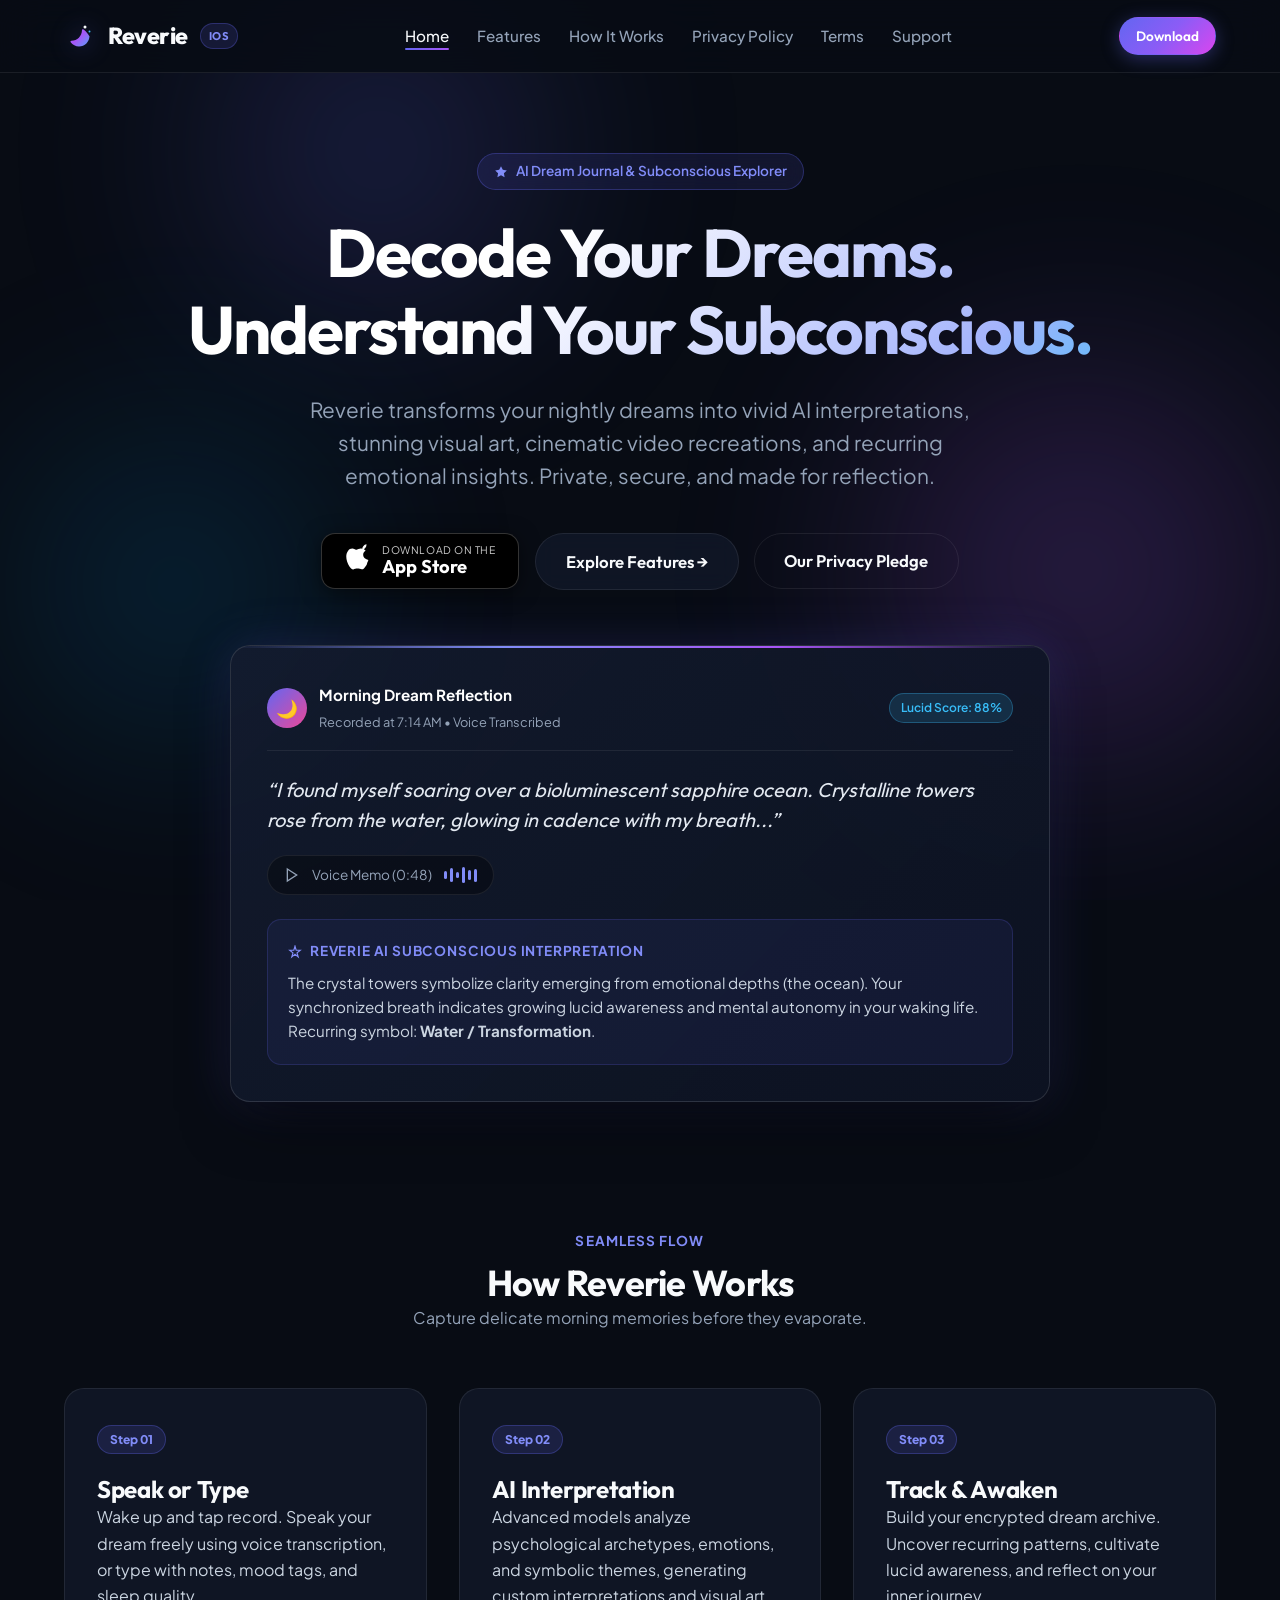
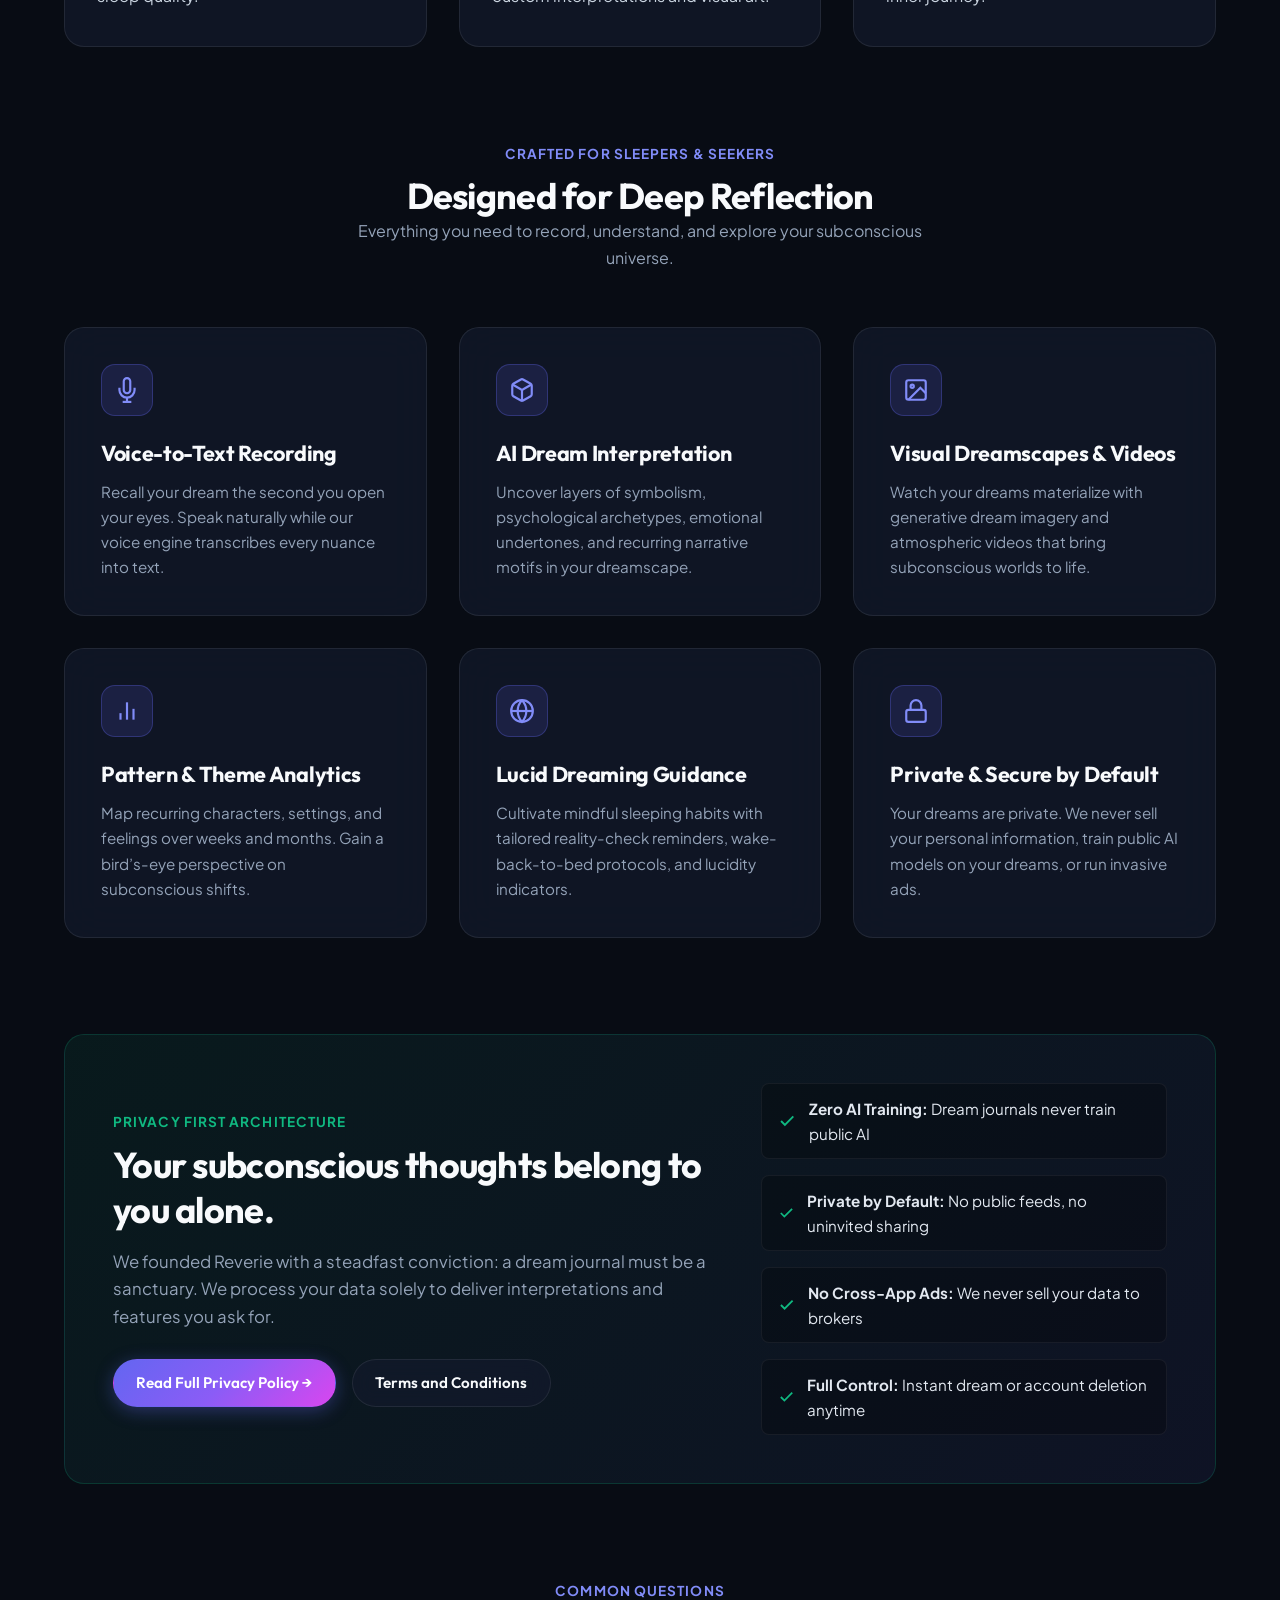
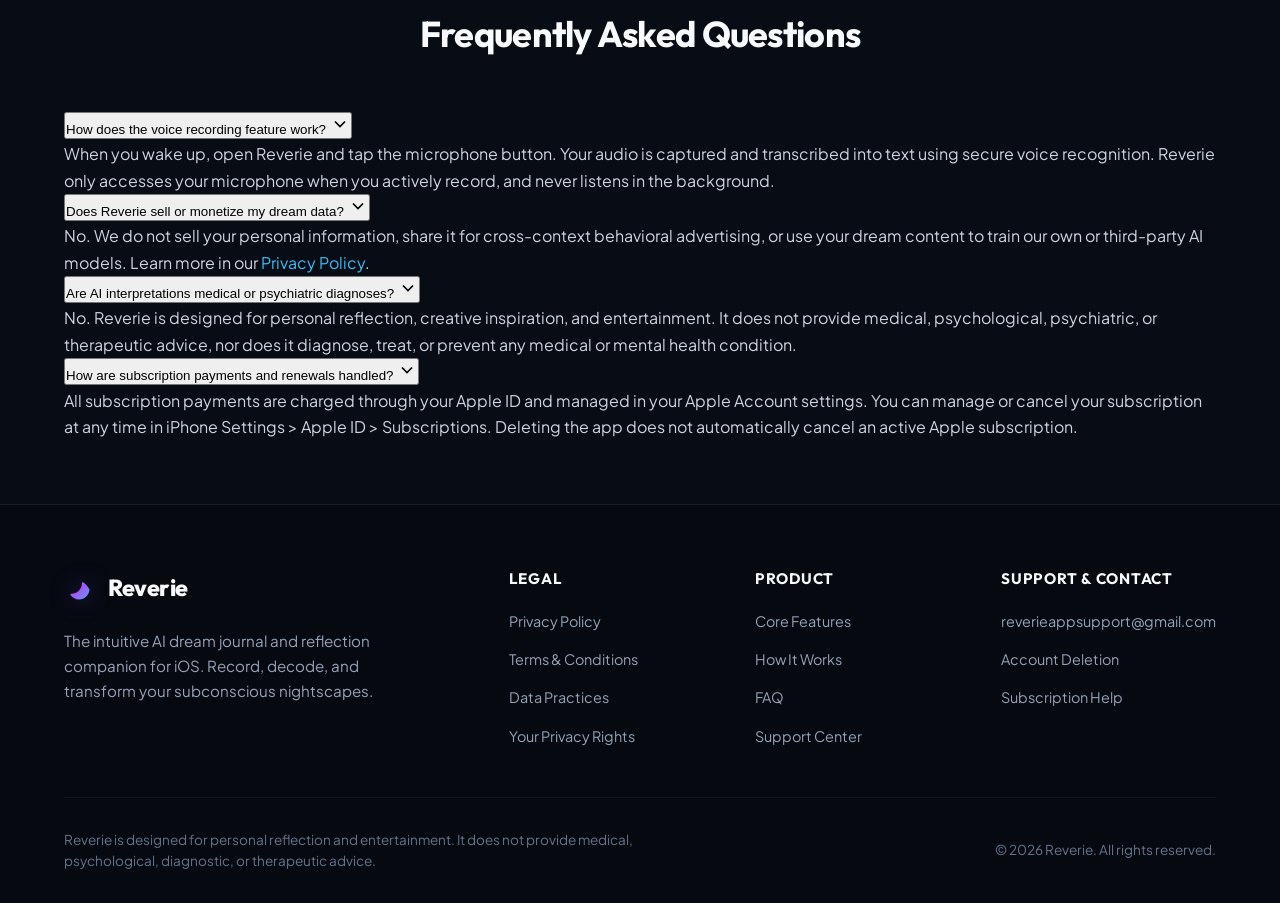
==== commit b633ba95: "Update app branding from Revive to Reverie across all pages" ====
--- a/index.html
+++ b/index.html
@@ -3,8 +3,8 @@
 <head>
   <meta charset="UTF-8">
   <meta name="viewport" content="width=device-width, initial-scale=1.0">
-  <title>Revive — AI Dream Journal &amp; Subconscious Insights for iOS</title>
-  <meta name="description" content="Capture, transcribe, and decode your dreams with Revive. Powered by next-gen AI interpretations, visual dreamscapes, pattern tracking, and lucid dreaming tools.">
+  <title>Reverie — AI Dream Journal &amp; Subconscious Insights for iOS</title>
+  <meta name="description" content="Capture, transcribe, and decode your dreams with Reverie. Powered by next-gen AI interpretations, visual dreamscapes, pattern tracking, and lucid dreaming tools.">
   <link rel="preconnect" href="https://fonts.googleapis.com">
   <link rel="preconnect" href="https://fonts.gstatic.com" crossorigin>
   <link href="https://fonts.googleapis.com/css2?family=Outfit:wght@400;500;600;700;800&family=Plus+Jakarta+Sans:wght@400;500;600;700&display=swap" rel="stylesheet">
@@ -369,7 +369,7 @@
             <circle cx="21" cy="7" r="1.5" fill="#f8fafc"/>
             <circle cx="25.5" cy="11.5" r="1" fill="#38bdf8"/>
           </svg>
-          <span>Revive</span>
+          <span>Reverie</span>
           <span class="brand-badge">iOS</span>
         </a>
 
@@ -409,7 +409,7 @@
       <h1 class="hero-title">Decode Your Dreams.<br>Understand Your Subconscious.</h1>
       
       <p class="hero-desc">
-        Revive transforms your nightly dreams into vivid AI interpretations, stunning visual art, cinematic video recreations, and recurring emotional insights. Private, secure, and made for reflection.
+        Reverie transforms your nightly dreams into vivid AI interpretations, stunning visual art, cinematic video recreations, and recurring emotional insights. Private, secure, and made for reflection.
       </p>
 
       <div class="hero-cta-group" id="download">
@@ -466,7 +466,7 @@
               <svg width="14" height="14" viewBox="0 0 24 24" fill="none" stroke="currentColor" stroke-width="2">
                 <path d="M12 2l2 7h7l-5.5 4.5 2 7L12 16l-5.5 4.5 2-7L3 9h7z"/>
               </svg>
-              Revive AI Subconscious Interpretation
+              Reverie AI Subconscious Interpretation
             </div>
             <p class="mockup-ai-text">
               The crystal towers symbolize clarity emerging from emotional depths (the ocean). Your synchronized breath indicates growing lucid awareness and mental autonomy in your waking life. Recurring symbol: <strong>Water / Transformation</strong>.
@@ -481,7 +481,7 @@
   <section class="container" id="how-it-works" style="padding-top: 4rem;">
     <div class="section-title-wrap">
       <div class="section-eyebrow">Seamless Flow</div>
-      <h2>How Revive Works</h2>
+      <h2>How Reverie Works</h2>
       <p style="color: var(--text-muted); max-width: 580px; margin: 0 auto;">Capture delicate morning memories before they evaporate.</p>
     </div>
 
@@ -602,7 +602,7 @@
         <div class="section-eyebrow" style="color: var(--accent-emerald);">Privacy First Architecture</div>
         <h2 style="margin-bottom: 1rem;">Your subconscious thoughts belong to you alone.</h2>
         <p style="color: var(--text-muted); font-size: 1.05rem; margin-bottom: 1.75rem;">
-          We founded Revive with a steadfast conviction: a dream journal must be a sanctuary. We process your data solely to deliver interpretations and features you ask for.
+          We founded Reverie with a steadfast conviction: a dream journal must be a sanctuary. We process your data solely to deliver interpretations and features you ask for.
         </p>
         <div style="display: flex; gap: 1rem; flex-wrap: wrap;">
           <a href="./privacy-policy/" class="btn btn-primary" id="readPrivacyPolicyBtn">Read Full Privacy Policy &rarr;</a>
@@ -655,13 +655,13 @@
           </svg>
         </button>
         <div class="faq-answer">
-          <p>When you wake up, open Revive and tap the microphone button. Your audio is captured and transcribed into text using secure voice recognition. Revive only accesses your microphone when you actively record, and never listens in the background.</p>
+          <p>When you wake up, open Reverie and tap the microphone button. Your audio is captured and transcribed into text using secure voice recognition. Reverie only accesses your microphone when you actively record, and never listens in the background.</p>
         </div>
       </div>
 
       <div class="faq-item">
         <button class="faq-question" id="home-faq-2">
-          <span>Does Revive sell or monetize my dream data?</span>
+          <span>Does Reverie sell or monetize my dream data?</span>
           <svg class="faq-icon" width="20" height="20" viewBox="0 0 24 24" fill="none" stroke="currentColor" stroke-width="2">
             <polyline points="6 9 12 15 18 9"></polyline>
           </svg>
@@ -679,7 +679,7 @@
           </svg>
         </button>
         <div class="faq-answer">
-          <p>No. Revive is designed for personal reflection, creative inspiration, and entertainment. It does not provide medical, psychological, psychiatric, or therapeutic advice, nor does it diagnose, treat, or prevent any medical or mental health condition.</p>
+          <p>No. Reverie is designed for personal reflection, creative inspiration, and entertainment. It does not provide medical, psychological, psychiatric, or therapeutic advice, nor does it diagnose, treat, or prevent any medical or mental health condition.</p>
         </div>
       </div>
 
@@ -706,7 +706,7 @@
             <svg width="28" height="28" viewBox="0 0 32 32" fill="none">
               <path d="M25.5 16C25.5 21.799 20.799 26.5 15 26.5C11.59 26.5 8.57 24.87 6.68 22.33C6.18 21.67 6.64 20.73 7.46 20.73C13.26 20.73 17.96 16.03 17.96 10.23C17.96 9.41 18.9 8.95 19.56 9.45C23.13 12.11 25.5 16.32 25.5 16Z" fill="url(#logoGrad)"/>
             </svg>
-            <span>Revive</span>
+            <span>Reverie</span>
           </a>
           <p>The intuitive AI dream journal and reflection companion for iOS. Record, decode, and transform your subconscious nightscapes.</p>
         </div>
@@ -734,7 +734,7 @@
         <div>
           <h4 class="footer-heading">Support &amp; Contact</h4>
           <ul class="footer-links">
-            <li><a href="mailto:reviveappsupport@gmail.com">reviveappsupport@gmail.com</a></li>
+            <li><a href="mailto:reverieappsupport@gmail.com">reverieappsupport@gmail.com</a></li>
             <li><a href="./support/#account-deletion">Account Deletion</a></li>
             <li><a href="./support/#subscriptions">Subscription Help</a></li>
           </ul>
@@ -743,10 +743,10 @@
 
       <div class="footer-bottom">
         <div class="footer-disclaimer">
-          Revive is designed for personal reflection and entertainment. It does not provide medical, psychological, diagnostic, or therapeutic advice.
+          Reverie is designed for personal reflection and entertainment. It does not provide medical, psychological, diagnostic, or therapeutic advice.
         </div>
         <div>
-          &copy; 2026 Revive. All rights reserved.
+          &copy; 2026 Reverie. All rights reserved.
         </div>
       </div>
     </div>
--- a/assets/css/style.css
+++ b/assets/css/style.css
@@ -1,5 +1,5 @@
 /* ==========================================================================
-   Revive - Design System & Global Styles
+   Reverie - Design System & Global Styles
    ========================================================================== */
 
 :root {
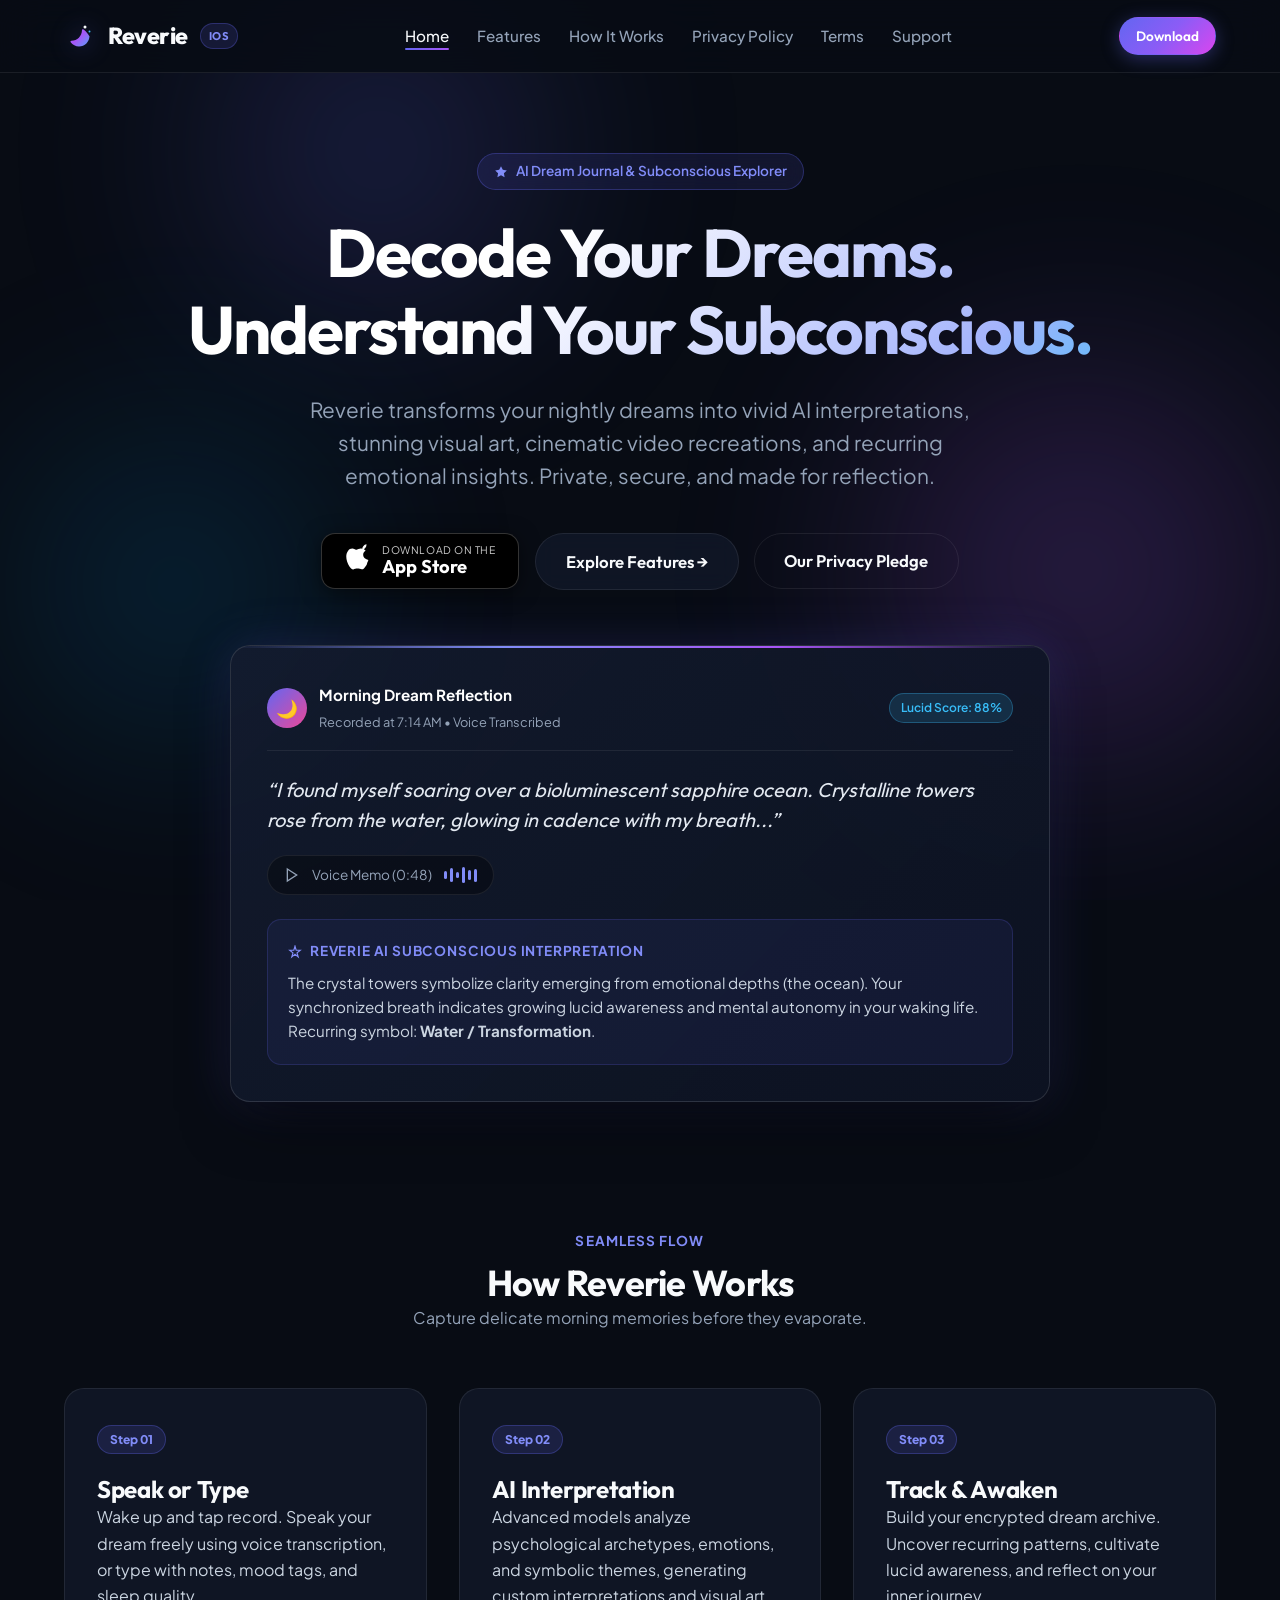
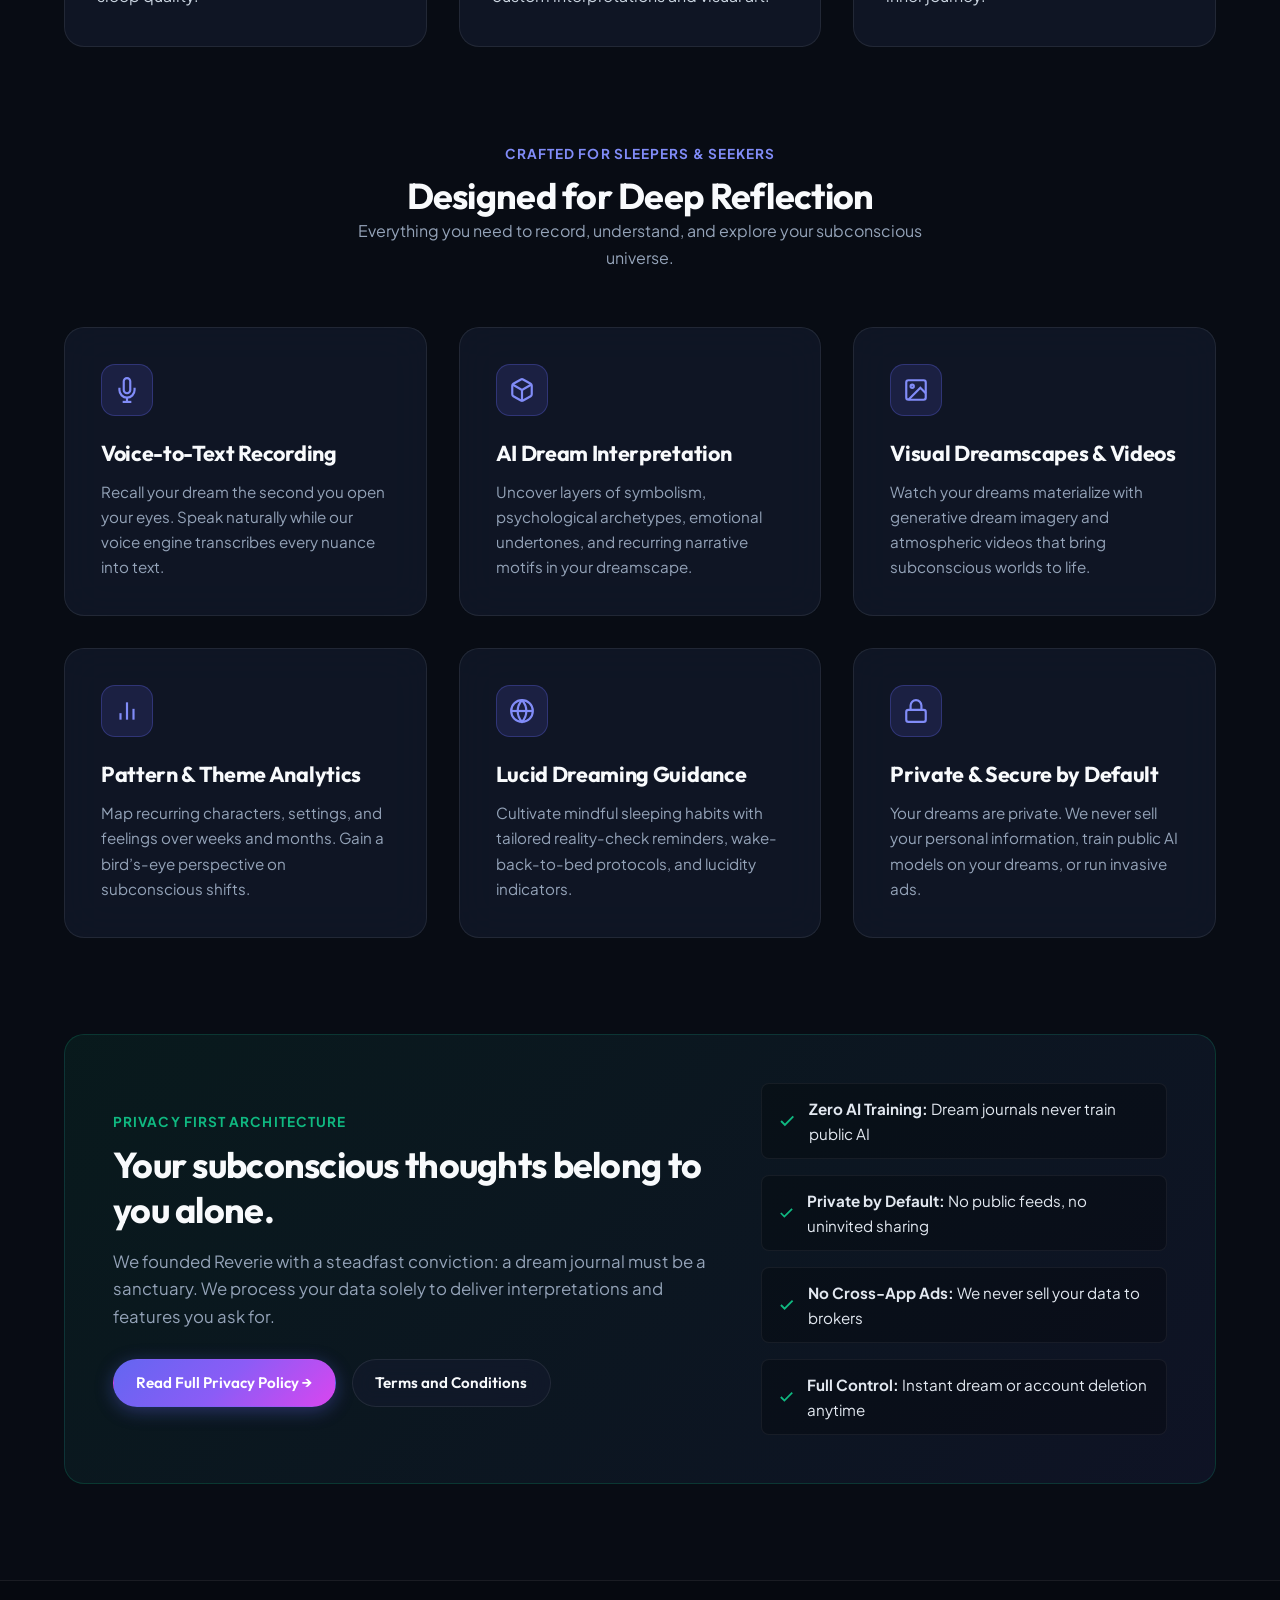
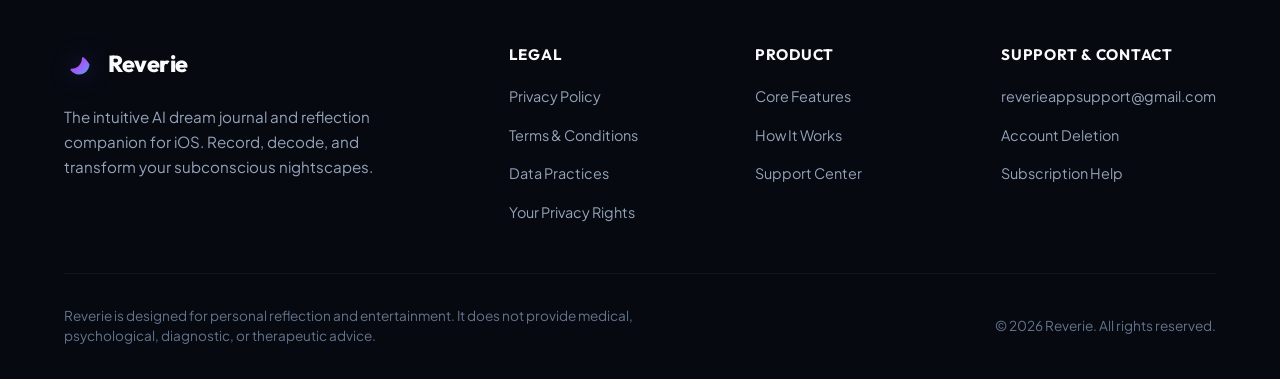
==== commit d5b1b689: "Remove Frequently Asked Questions section and FAQ footer links" ====
--- a/index.html
+++ b/index.html
@@ -639,64 +639,6 @@
     </div>
   </section>
 
-  <!-- Homepage FAQ -->
-  <section class="container" id="faq" style="padding-bottom: 4rem;">
-    <div class="section-title-wrap">
-      <div class="section-eyebrow">Common Questions</div>
-      <h2>Frequently Asked Questions</h2>
-    </div>
-
-    <div class="faq-list">
-      <div class="faq-item">
-        <button class="faq-question" id="home-faq-1">
-          <span>How does the voice recording feature work?</span>
-          <svg class="faq-icon" width="20" height="20" viewBox="0 0 24 24" fill="none" stroke="currentColor" stroke-width="2">
-            <polyline points="6 9 12 15 18 9"></polyline>
-          </svg>
-        </button>
-        <div class="faq-answer">
-          <p>When you wake up, open Reverie and tap the microphone button. Your audio is captured and transcribed into text using secure voice recognition. Reverie only accesses your microphone when you actively record, and never listens in the background.</p>
-        </div>
-      </div>
-
-      <div class="faq-item">
-        <button class="faq-question" id="home-faq-2">
-          <span>Does Reverie sell or monetize my dream data?</span>
-          <svg class="faq-icon" width="20" height="20" viewBox="0 0 24 24" fill="none" stroke="currentColor" stroke-width="2">
-            <polyline points="6 9 12 15 18 9"></polyline>
-          </svg>
-        </button>
-        <div class="faq-answer">
-          <p>No. We do not sell your personal information, share it for cross-context behavioral advertising, or use your dream content to train our own or third-party AI models. Learn more in our <a href="./privacy-policy/">Privacy Policy</a>.</p>
-        </div>
-      </div>
-
-      <div class="faq-item">
-        <button class="faq-question" id="home-faq-3">
-          <span>Are AI interpretations medical or psychiatric diagnoses?</span>
-          <svg class="faq-icon" width="20" height="20" viewBox="0 0 24 24" fill="none" stroke="currentColor" stroke-width="2">
-            <polyline points="6 9 12 15 18 9"></polyline>
-          </svg>
-        </button>
-        <div class="faq-answer">
-          <p>No. Reverie is designed for personal reflection, creative inspiration, and entertainment. It does not provide medical, psychological, psychiatric, or therapeutic advice, nor does it diagnose, treat, or prevent any medical or mental health condition.</p>
-        </div>
-      </div>
-
-      <div class="faq-item">
-        <button class="faq-question" id="home-faq-4">
-          <span>How are subscription payments and renewals handled?</span>
-          <svg class="faq-icon" width="20" height="20" viewBox="0 0 24 24" fill="none" stroke="currentColor" stroke-width="2">
-            <polyline points="6 9 12 15 18 9"></polyline>
-          </svg>
-        </button>
-        <div class="faq-answer">
-          <p>All subscription payments are charged through your Apple ID and managed in your Apple Account settings. You can manage or cancel your subscription at any time in iPhone Settings &gt; Apple ID &gt; Subscriptions. Deleting the app does not automatically cancel an active Apple subscription.</p>
-        </div>
-      </div>
-    </div>
-  </section>
-
   <!-- Footer -->
   <footer class="site-footer">
     <div class="container">
@@ -726,7 +668,6 @@
           <ul class="footer-links">
             <li><a href="#features">Core Features</a></li>
             <li><a href="#how-it-works">How It Works</a></li>
-            <li><a href="#faq">FAQ</a></li>
             <li><a href="./support/">Support Center</a></li>
           </ul>
         </div>
